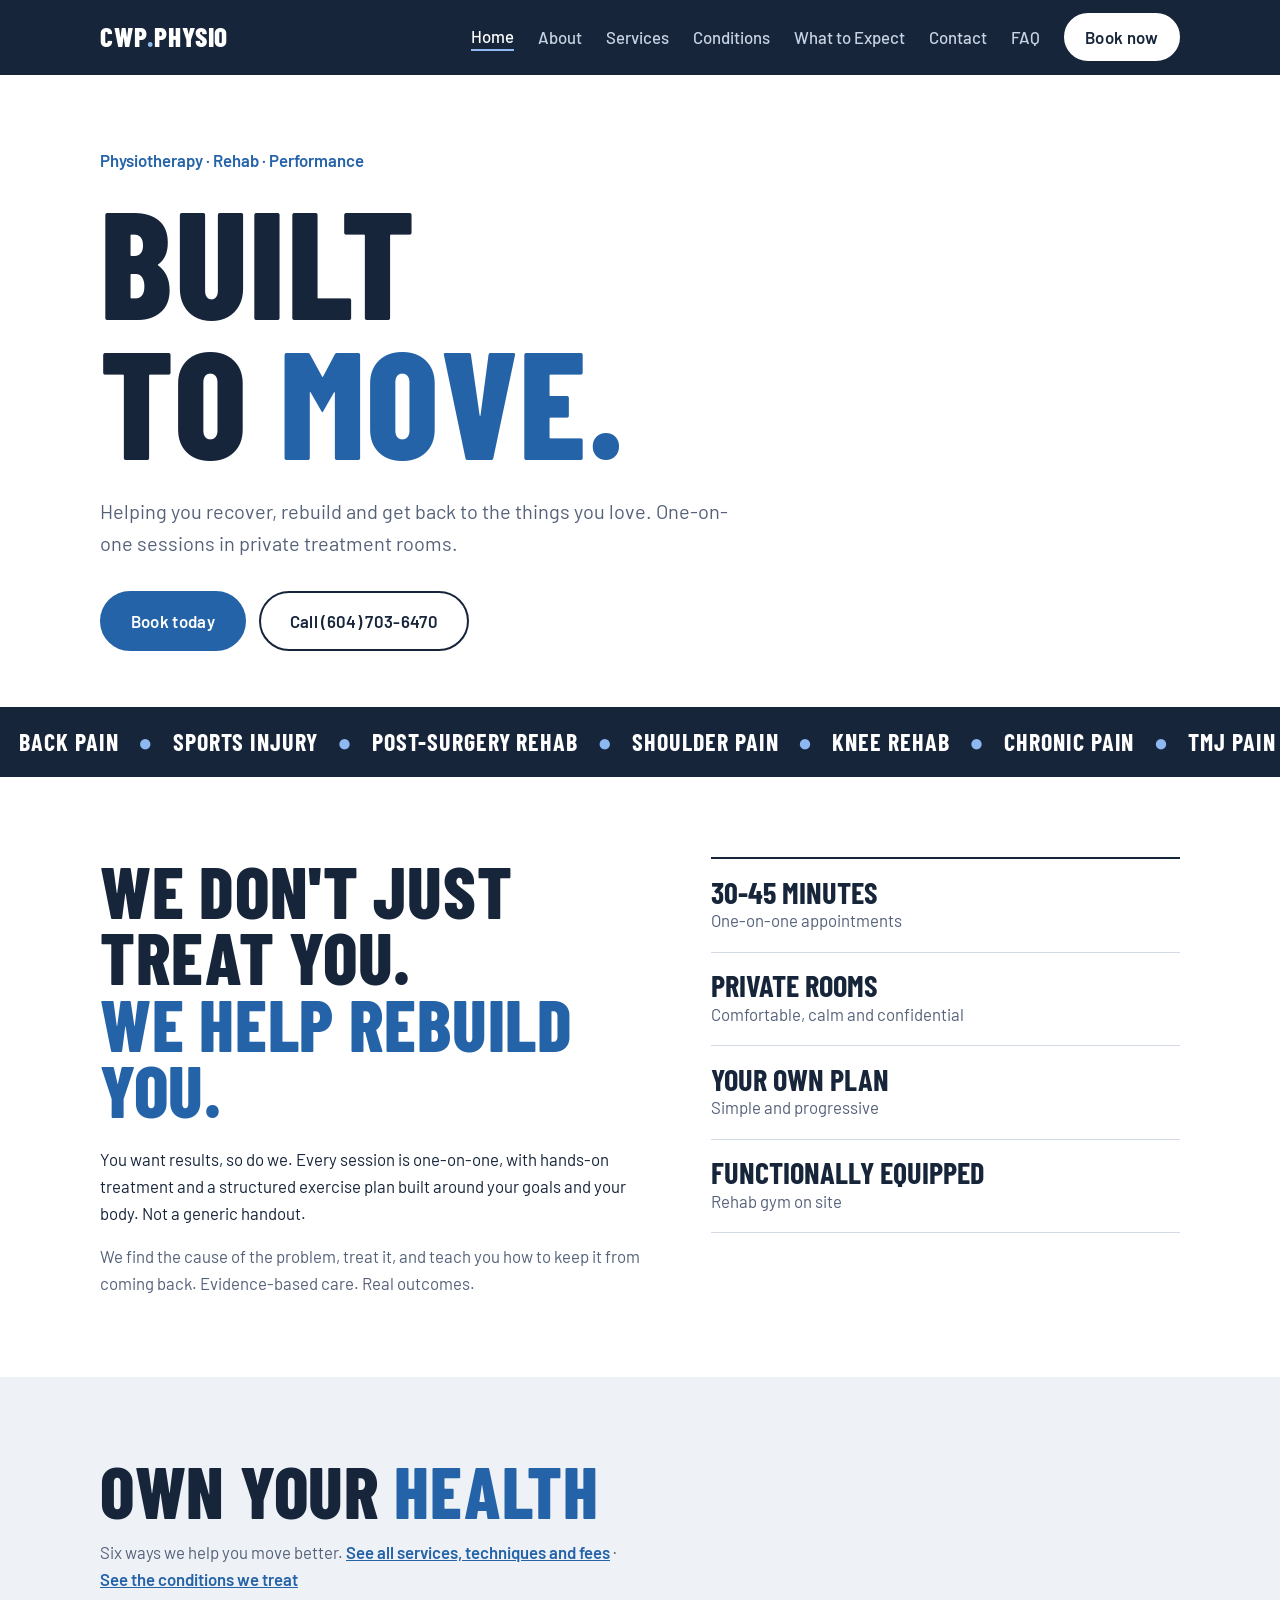
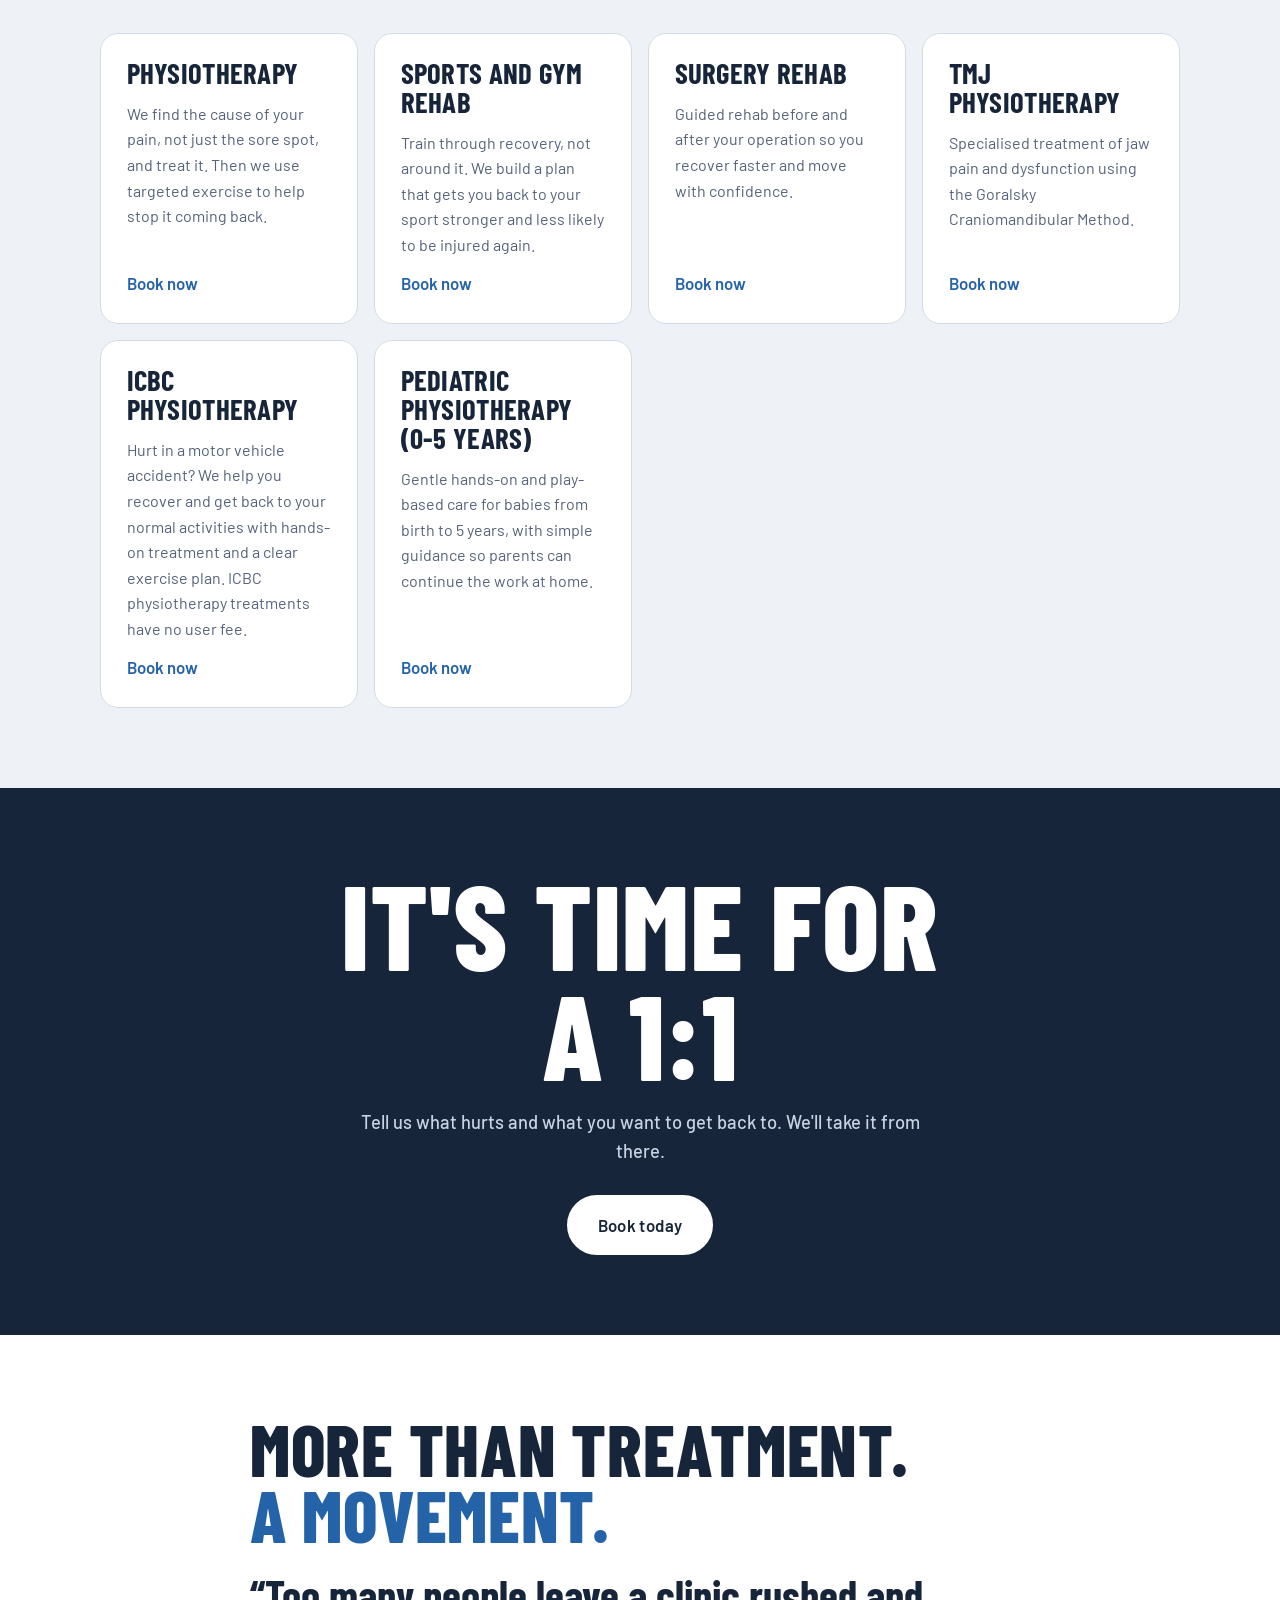
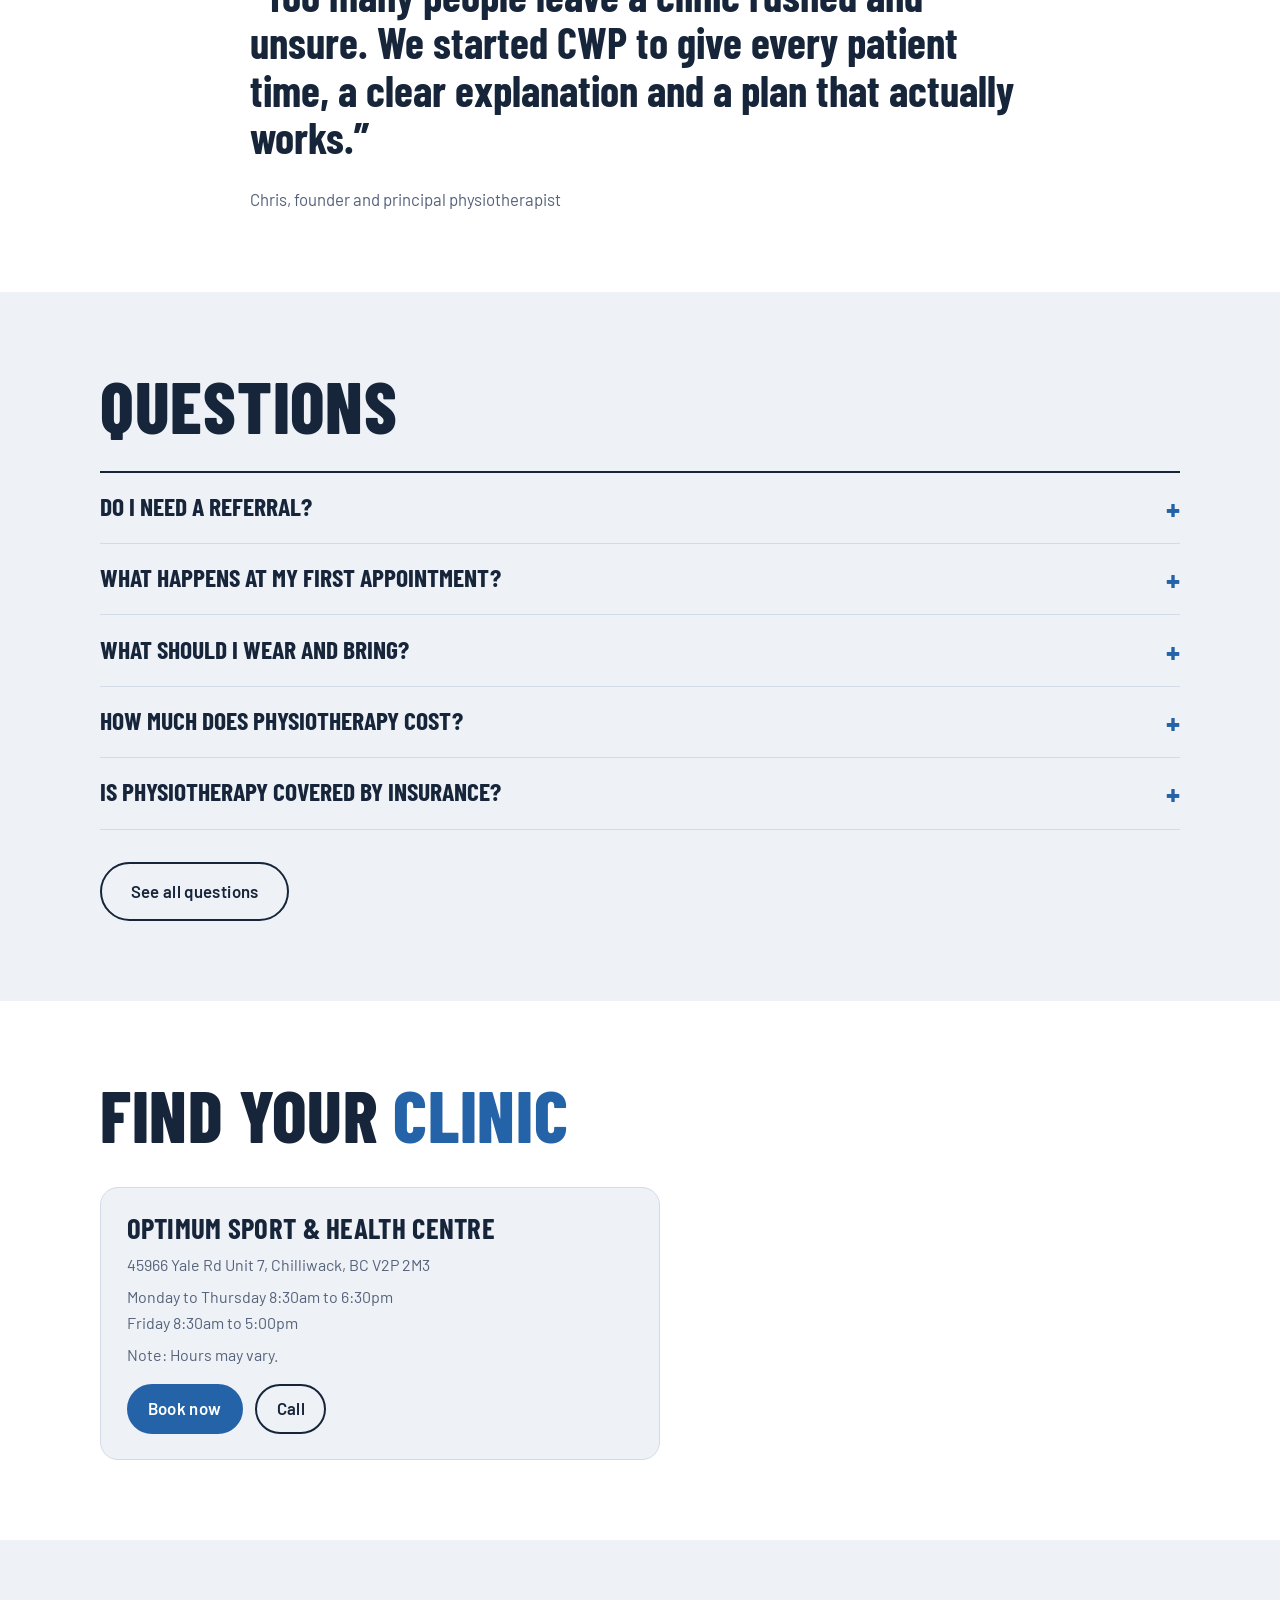
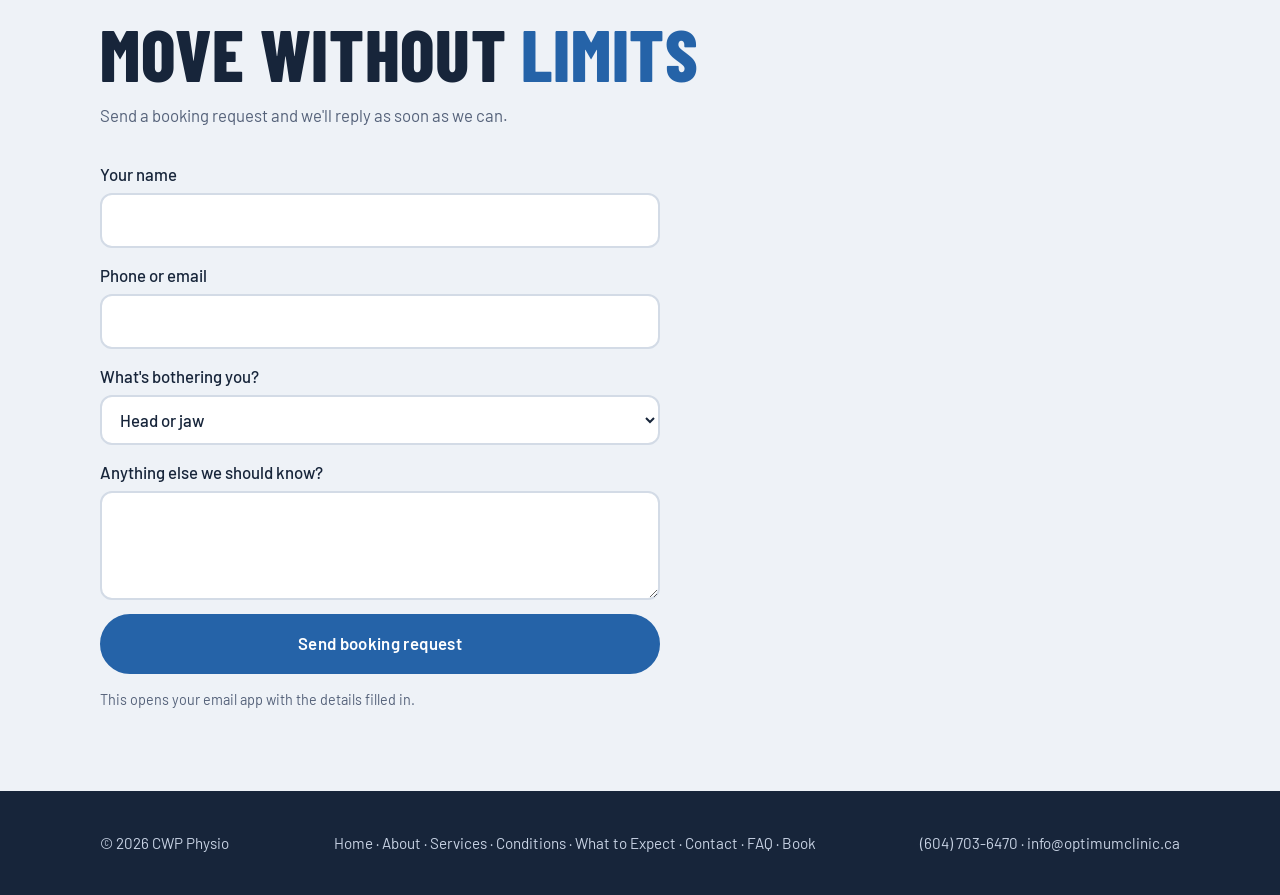
==== index.html @ ca70d48e "Add 'What to Expect' link to FAQ and footer Added a link to the 'What to Expect' page in the FAQ sec" ====
<!DOCTYPE html>
<html lang="en">
<head>
<meta charset="UTF-8">
<meta name="viewport" content="width=device-width, initial-scale=1">
<title>CWP Physio | Built to move</title>
<meta name="description" content="1-on-1 physiotherapy and rehab in private rooms. Book your assessment with CWP Physio.">
<link rel="preconnect" href="https://fonts.googleapis.com">
<link rel="preconnect" href="https://fonts.gstatic.com" crossorigin>
<link href="https://fonts.googleapis.com/css2?family=Barlow+Condensed:wght@700;800&family=Barlow:wght@400;500;600&display=swap" rel="stylesheet">
<link rel="stylesheet" href="styles.css">
<script src="menu.js" defer></script>
</head>
<body>
<header>
  <div class="wrap">
    <a class="logo" href="#top">CWP<span class="hot">.</span>Physio</a>
    <nav aria-label="Main">
      <a href="index.html#top" aria-current="page">Home</a>
      <a href="about.html">About</a>
      <a href="services.html">Services</a>
      <a href="conditions.html">Conditions</a>
      <a href="what-to-expect.html">What to Expect</a>
      <a href="locations.html">Contact</a>
      <a href="faq.html">FAQ</a>
      <a class="btn" href="https://optimumclinic.janeapp.com/#/staff_member/48" target="_blank" rel="noopener">Book now</a>
    </nav>
  </div>
</header>

<main id="top">
<div class="hero">
  <div class="wrap">
    <p class="tag">Physiotherapy &middot; Rehab &middot; Performance</p>
    <h1>Built<br>to <span class="hot">move.</span></h1>
    <p class="lead">Helping you recover, rebuild and get back to the things you love. One-on-one sessions in private treatment rooms.</p>
    <div class="cta">
      <a class="btn" href="https://optimumclinic.janeapp.com/#/staff_member/48" target="_blank" rel="noopener">Book today</a>
      <a class="btn ghost" href="tel:+16047036470">Call (604) 703-6470</a>
    </div>
  </div>
</div>

<div class="ticker" aria-hidden="true">
  <div>
    <span>Back pain</span><i>&#9679;</i><span>Sports injury</span><i>&#9679;</i><span>Post-surgery rehab</span><i>&#9679;</i><span>Shoulder pain</span><i>&#9679;</i><span>Knee rehab</span><i>&#9679;</i><span>Chronic pain</span><i>&#9679;</i><span>TMJ pain</span><i>&#9679;</i><span>Car accident injuries</span><i>&#9679;</i>
    <span>Back pain</span><i>&#9679;</i><span>Sports injury</span><i>&#9679;</i><span>Post-surgery rehab</span><i>&#9679;</i><span>Shoulder pain</span><i>&#9679;</i><span>Knee rehab</span><i>&#9679;</i><span>Chronic pain</span><i>&#9679;</i><span>TMJ pain</span><i>&#9679;</i><span>Car accident injuries</span><i>&#9679;</i>
  </div>
</div>

<section>
  <div class="wrap intro">
    <div>
      <h2>We don't just treat you.<br><span class="hot">We help rebuild you.</span></h2>
      <p style="margin-top:1.5rem">You want results, so do we. Every session is one-on-one, with hands-on treatment and a structured exercise plan built around your goals and your body. Not a generic handout.</p>
      <p>We find the cause of the problem, treat it, and teach you how to keep it from coming back. Evidence-based care. Real outcomes.</p>
    </div>
    <div class="proof">
      <div><strong>30-45 minutes</strong><span>One-on-one appointments</span></div>
      <div><strong>Private rooms</strong><span>Comfortable, calm and confidential</span></div>
      <div><strong>Your own plan</strong><span>Simple and progressive</span></div>
      <div><strong>Functionally equipped</strong><span>Rehab gym on site</span></div>
    </div>
  </div>
</section>

<section id="services" style="background:var(--bg2)">
  <div class="wrap">
    <h2>Own your <span class="hot">health</span></h2>
    <p style="color:var(--mute);margin-top:1rem">Six ways we help you move better. <a href="services.html" style="color:var(--hot);font-weight:600">See all services, techniques and fees</a> &middot; <a href="conditions.html" style="color:var(--hot);font-weight:600">See the conditions we treat</a></p>
    <div class="tiles">
      <div class="tile" style="background:var(--bg)"><h3>Physiotherapy</h3><p>We find the cause of your pain, not just the sore spot, and treat it. Then we use targeted exercise to help stop it coming back.</p><a href="https://optimumclinic.janeapp.com/#/staff_member/48" target="_blank" rel="noopener">Book now</a></div>
      <div class="tile" style="background:var(--bg)"><h3>Sports and gym rehab</h3><p>Train through recovery, not around it. We build a plan that gets you back to your sport stronger and less likely to be injured again.</p><a href="https://optimumclinic.janeapp.com/#/staff_member/48" target="_blank" rel="noopener">Book now</a></div>
      <div class="tile" style="background:var(--bg)"><h3>Surgery rehab</h3><p>Guided rehab before and after your operation so you recover faster and move with confidence.</p><a href="https://optimumclinic.janeapp.com/#/staff_member/48" target="_blank" rel="noopener">Book now</a></div>
      <div class="tile" style="background:var(--bg)"><h3>TMJ Physiotherapy</h3><p>Specialised treatment of jaw pain and dysfunction using the Goralsky Craniomandibular Method.</p><a href="https://optimumclinic.janeapp.com/#/staff_member/48" target="_blank" rel="noopener">Book now</a></div>
      <div class="tile" style="background:var(--bg)"><h3>ICBC Physiotherapy</h3><p>Hurt in a motor vehicle accident? We help you recover and get back to your normal activities with hands-on treatment and a clear exercise plan. ICBC physiotherapy treatments have no user fee.</p><a href="https://optimumclinic.janeapp.com/#/staff_member/48" target="_blank" rel="noopener">Book now</a></div>
      <div class="tile" style="background:var(--bg)"><h3>Pediatric Physiotherapy (0-5 years)</h3><p>Gentle hands-on and play-based care for babies from birth to 5 years, with simple guidance so parents can continue the work at home.</p><a href="https://optimumclinic.janeapp.com/#/staff_member/48" target="_blank" rel="noopener">Book now</a></div>
    </div>
  </div>
</section>

<div class="band">
  <div class="wrap">
    <h2>It's time for<br>a 1:1</h2>
    <p>Tell us what hurts and what you want to get back to. We'll take it from there.</p>
    <a class="btn" href="https://optimumclinic.janeapp.com/#/staff_member/48" target="_blank" rel="noopener">Book today</a>
  </div>
</div>

<section id="story">
  <div class="wrap quote">
    <h2>More than treatment.<br><span class="hot">A movement.</span></h2>
    <blockquote>&ldquo;Too many people leave a clinic rushed and unsure. We started CWP to give every patient time, a clear explanation and a plan that actually works.&rdquo;</blockquote>
    <cite>Chris, founder and principal physiotherapist</cite>
  </div>
</section>

<section id="faq" class="faq" style="background:var(--bg2)">
  <div class="wrap">
    <h2>Questions</h2>
    <div style="margin-top:2rem;border-top:2px solid var(--bone)">
      <details><summary>Do I need a referral?</summary><p>No. You can book directly with us. If you are claiming through insurance, check with your provider first in case they have their own requirements.</p></details>
      <details><summary>What happens at my first appointment?</summary><p>We talk through your history, examine how you move, explain what we find, start treatment and give you your first exercises. Your first visit is usually 30 to 45 minutes, or 60 minutes for TMJ physiotherapy. See more on our <a href="what-to-expect.html" style="color:var(--hot)">What to Expect page</a>.</p></details>
      <details><summary>What should I wear and bring?</summary><p>Wear comfortable clothing that lets us see and move the sore area, such as shorts or a loose top. Bring any scans or reports you have, and your insurance or claim details if they apply.</p></details>
      <details><summary>How much does physiotherapy cost?</summary><p>It varies by service, such as physiotherapy, TMJ physiotherapy, shockwave therapy, ICBC and pediatric care. <a href="services.html#fees" style="color:var(--hot)">Click here to see our updated price guidelines</a> on the Services page, including visit lengths and what is covered.</p></details>
      <details><summary>Is physiotherapy covered by insurance?</summary><p>Many extended health plans cover physiotherapy, but coverage varies, so check your annual limit and what your plan requires. ICBC physiotherapy treatments have no user fee. We are unable to provide physiotherapy for WorkSafeBC claims. If you are unsure about billing, call us on (604) 703-6470 and we will help.</p></details>
    </div>
    <p style="margin-top:2rem"><a class="btn ghost" href="faq.html">See all questions</a></p>
  </div>
</section>

<section id="locations">
  <div class="wrap">
    <h2>Find your <span class="hot">clinic</span></h2>
    <div class="locs" style="grid-template-columns:minmax(0,560px)">
      <div class="loc"><h3>Optimum Sport &amp; Health Centre</h3><p>45966 Yale Rd Unit 7, Chilliwack, BC V2P 2M3</p><p>Monday to Thursday 8:30am to 6:30pm<br>Friday 8:30am to 5:00pm</p><p class="note">Note: Hours may vary.</p><div class="cta"><a class="btn" href="https://optimumclinic.janeapp.com/#/staff_member/48" target="_blank" rel="noopener">Book now</a><a class="btn ghost" href="tel:+16047036470">Call</a></div></div>
    </div>
  </div>
</section>

<section id="book" style="background:var(--bg2)">
  <div class="wrap">
    <h2>Move without <span class="hot">limits</span></h2>
    <p style="color:var(--mute);margin-top:1rem">Send a booking request and we'll reply as soon as we can.</p>
    <form id="bookform">
      <label>Your name<input name="name" required autocomplete="name"></label>
      <label>Phone or email<input name="contact" required></label>
      <label>What's bothering you?
        <select name="area"><option>Head or jaw</option><option>Neck, mid back, low back</option><option>Shoulder, forearm, or hand</option><option>Hip</option><option>Knee</option><option>Foot or ankle</option><option>After surgery</option><option>After motor vehicle accident</option><option>Something Else? Detail below</option></select>
      </label>
      <label>Anything else we should know?<textarea name="msg" rows="3"></textarea></label>
      <button class="btn" type="submit">Send booking request</button>
      <p class="note">This opens your email app with the details filled in.</p>
    </form>
  </div>
</section>
</main>

<footer class="site">
  <div class="wrap">
    <span>&copy; 2026 CWP Physio</span>
    <span><a href="index.html#top">Home</a> &middot; <a href="about.html">About</a> &middot; <a href="services.html">Services</a> &middot; <a href="conditions.html">Conditions</a> &middot; <a href="what-to-expect.html">What to Expect</a> &middot; <a href="locations.html">Contact</a> &middot; <a href="faq.html">FAQ</a> &middot; <a href="book.html">Book</a></span>
    <span><a href="tel:+16047036470">(604) 703-6470</a> &middot; <a href="mailto:info@optimumclinic.ca">info@optimumclinic.ca</a></span>
  </div>
</footer>

<script>
document.getElementById("bookform").addEventListener("submit",function(e){
  e.preventDefault();
  var f=new FormData(e.target);
  var body="Name: "+f.get("name")+"\nContact: "+f.get("contact")+"\nArea: "+f.get("area")+"\n\n"+f.get("msg");
  location.href="mailto:info@optimumclinic.ca?subject="+encodeURIComponent("Booking request")+"&body="+encodeURIComponent(body);
});
</script>
</body>
</html>
---- styles.css ----
:root{--bg:#FFFFFF;--bg2:#EEF2F7;--bone:#17253A;--mute:#55627A;--hot:#2563A8;--line:#D3DBE6;--navy:#17253A;--onnavy:#C7D2E3;--sky:#8DB8F0;
--head:"Barlow Condensed","Arial Narrow",Impact,sans-serif;--body:"Barlow","Segoe UI",Arial,sans-serif}
*{box-sizing:border-box;margin:0}
html{scroll-behavior:smooth}
body{background:var(--bg);color:var(--bone);font-family:var(--body);font-size:1.05rem;line-height:1.6}
a{color:inherit}
:focus-visible{outline:3px solid var(--hot);outline-offset:3px}
header :focus-visible,footer.site :focus-visible,.band :focus-visible,.pagehead :focus-visible,.ticker :focus-visible{outline-color:#fff}
.wrap{max-width:1120px;margin:0 auto;padding:0 1.25rem}
h1,h2,h3{font-family:var(--head);text-transform:uppercase;line-height:.92;letter-spacing:.01em}
h1{font-size:clamp(3.6rem,15vw,9.5rem);font-weight:800}
h2{font-size:clamp(2.4rem,7vw,4.5rem);font-weight:800}
h3{font-size:1.8rem;font-weight:700;line-height:1}
p{max-width:60ch}
.hot{color:var(--hot)}
.btn{display:inline-block;background:var(--hot);color:#fff;font-weight:600;text-decoration:none;padding:.9rem 1.8rem;border-radius:999px;border:2px solid var(--hot);font:inherit;font-weight:600;cursor:pointer;letter-spacing:.02em}
.btn:hover{background:#1D4F85;border-color:#1D4F85}
.btn.ghost{background:transparent;border-color:var(--bone);color:var(--bone)}
.btn.ghost:hover{background:var(--bone);color:var(--bg)}

header{position:sticky;top:0;z-index:5;background:var(--navy);border-bottom:1px solid var(--navy);padding-top:env(safe-area-inset-top,0)}
header .wrap{display:flex;justify-content:space-between;align-items:center;padding-top:.8rem;padding-bottom:.8rem;gap:1rem}
.logo{font-family:var(--head);font-weight:800;font-size:1.7rem;text-transform:uppercase;text-decoration:none;letter-spacing:.03em;color:#fff}
.logo .hot{color:var(--sky)}
nav{display:flex;gap:1.5rem;align-items:center}
nav a:not(.btn){text-decoration:none;font-weight:500;color:var(--onnavy)}
nav a:not(.btn):hover{color:#fff}
nav .btn{padding:.55rem 1.2rem;background:#fff;color:var(--navy);border-color:#fff}
nav .btn:hover{background:#E3ECFA;border-color:#E3ECFA}

.hero{padding:4.5rem 0 3.5rem}
.hero .tag{color:var(--hot);font-weight:600;margin-bottom:1rem}
.hero p.lead{font-size:1.25rem;color:var(--mute);margin:1.6rem 0 2rem}
.cta{display:flex;gap:.8rem;flex-wrap:wrap}

.ticker{overflow:hidden;background:var(--navy);color:#fff;padding:1rem 0;white-space:nowrap}
.ticker div{display:inline-block;animation:slide 40s linear infinite;font-family:var(--head);font-weight:700;font-size:1.5rem;text-transform:uppercase;letter-spacing:.04em}
.ticker span{margin:0 1.2rem}
.ticker i{color:var(--sky);font-style:normal}
@keyframes slide{to{transform:translateX(-50%)}}
@media(prefers-reduced-motion:reduce){.ticker div{animation:none}.ticker{overflow-x:auto}html{scroll-behavior:auto}}

section{padding:5rem 0}
.intro{display:grid;grid-template-columns:1.2fr 1fr;gap:3rem;align-items:start}
.intro p+p{margin-top:1rem;color:var(--mute)}
.proof{display:grid;gap:0;border-top:2px solid var(--bone)}
.proof div{padding:1.1rem 0;border-bottom:1px solid var(--line)}
.proof strong{display:block;font-family:var(--head);font-size:1.9rem;text-transform:uppercase;line-height:1}
.proof span{color:var(--mute)}
@media(max-width:800px){.intro{grid-template-columns:1fr}}

.tiles{display:grid;grid-template-columns:repeat(auto-fit,minmax(240px,1fr));gap:1rem;margin-top:2.5rem}
.tile{background:var(--bg2);border:1px solid var(--line);border-radius:18px;padding:1.6rem;display:flex;flex-direction:column;gap:.8rem;min-height:260px}
.tile p{color:var(--mute);flex:1;font-size:1rem}
.tile h3{overflow-wrap:break-word}
.tile a{font-weight:600;color:var(--hot);text-decoration:none}
.tile a:hover{text-decoration:underline}
.tile:hover{border-color:var(--hot)}

.band{background:var(--navy);color:#fff;text-align:center;padding:5rem 0}
.band h2{font-size:clamp(3rem,11vw,7.5rem)}
.band p{margin:1.2rem auto 1.8rem;font-weight:500;font-size:1.15rem;color:var(--onnavy)}
.band .btn{background:#fff;border-color:#fff;color:var(--navy)}
.band .btn:hover{background:#E3ECFA;border-color:#E3ECFA}

.quote{max-width:820px}
.quote blockquote{font-family:var(--head);font-weight:700;font-size:clamp(1.7rem,4.2vw,2.7rem);line-height:1.1;text-transform:none;margin:1.5rem 0}
.quote cite{font-style:normal;color:var(--mute)}

.faq details{border-bottom:1px solid var(--line)}
.faq summary{cursor:pointer;list-style:none;display:flex;justify-content:space-between;gap:1rem;padding:1.2rem 0;font-family:var(--head);font-weight:700;font-size:1.6rem;text-transform:uppercase;line-height:1.1}
.faq summary::-webkit-details-marker{display:none}
.faq summary::after{content:"+";color:var(--hot);font-size:2rem;line-height:1}
.faq details[open] summary::after{content:"\2212"}
.faq details p{color:var(--mute);padding-bottom:1.3rem}

.locs{display:grid;grid-template-columns:repeat(auto-fit,minmax(300px,1fr));gap:1rem;margin-top:2.5rem}
.loc{border:1px solid var(--line);border-radius:18px;padding:1.6rem;background:var(--bg2)}
.loc h3{margin-bottom:.6rem}
.loc p{color:var(--mute);font-size:1rem;margin-bottom:.4rem}
.loc .cta{margin-top:1rem}
.loc .btn{padding:.6rem 1.2rem}

form{display:grid;gap:.9rem;max-width:560px;margin-top:2rem}
label{display:grid;gap:.3rem;font-weight:500}
input,select,textarea{font:inherit;color:var(--bone);background:var(--bg);border:2px solid var(--line);border-radius:12px;padding:.75rem .9rem}
input:focus,select:focus,textarea:focus{border-color:var(--hot);outline:none}
.note{color:var(--mute);font-size:.9rem}

footer.site{background:var(--navy);color:var(--onnavy);padding:2.5rem 0;font-size:.95rem}
footer.site .wrap{display:flex;flex-wrap:wrap;justify-content:space-between;gap:1rem}
footer.site a{text-decoration:none}
footer.site a:hover{color:#fff}

.pagehead{padding:4.5rem 0 3rem;background:var(--navy);color:#fff}
.pagehead h1{font-size:clamp(3rem,11vw,7rem)}
.pagehead p{color:var(--onnavy);font-size:1.2rem;margin-top:1.2rem}
.split{display:grid;grid-template-columns:1fr 1.2fr;gap:3rem;padding:3rem 0;border-bottom:1px solid var(--line);align-items:start}
.split:last-of-type{border-bottom:0}
.split p{color:var(--mute);margin-top:.8rem}
.split ul{list-style:none;padding:0;display:grid;grid-template-columns:repeat(auto-fit,minmax(200px,1fr));gap:.5rem 1.5rem}
.split li{padding:.5rem 0;border-bottom:1px solid var(--line)}
@media(max-width:800px){.split{grid-template-columns:1fr;gap:1.2rem}}
.team{display:grid;grid-template-columns:repeat(auto-fit,minmax(220px,1fr));gap:1rem;margin-top:2.5rem}
.person .ph{aspect-ratio:4/5;border-radius:18px;background:var(--bg2);border:1px solid var(--line);display:grid;place-items:center;color:var(--mute);font-size:.9rem;margin-bottom:.8rem}
.person p{color:var(--mute);font-size:1rem}
.values{display:grid;grid-template-columns:repeat(auto-fit,minmax(240px,1fr));gap:1rem;margin-top:2.5rem}
.contactbox{display:grid;grid-template-columns:1fr 1fr;gap:3rem}
@media(max-width:800px){.contactbox{grid-template-columns:1fr}}
dl{display:grid;grid-template-columns:auto 1fr;gap:.5rem 1.2rem;margin-top:1.5rem}
dt{font-weight:600}dd{color:var(--mute)}
nav a[aria-current]{color:#fff!important;border-bottom:2px solid var(--sky)}

/* Mobile menu (menu.js adds the button and the has-menu class) */
.menu-btn{display:none}
@media(max-width:1000px){
  header.has-menu .menu-btn{display:inline-flex;align-items:center;gap:.6rem;background:transparent;color:#fff;border:2px solid rgba(255,255,255,.55);border-radius:999px;padding:.4rem 1rem;font:inherit;font-weight:600;cursor:pointer}
  header.has-menu .menu-btn:hover{background:rgba(255,255,255,.12)}
  header.has-menu nav{display:none;position:absolute;top:100%;left:0;right:0;flex-direction:column;align-items:stretch;gap:0;background:var(--navy);padding:.4rem 1.25rem 1.4rem;border-top:1px solid rgba(255,255,255,.18);box-shadow:0 14px 30px rgba(0,0,0,.28)}
  header.has-menu nav.open{display:flex}
  header.has-menu nav a:not(.btn){padding:.95rem 0;border-bottom:1px solid rgba(255,255,255,.14);font-size:1.15rem}
  header.has-menu nav .btn{margin-top:1.2rem;text-align:center;padding:.8rem 1.2rem}
}
@media(max-width:1000px){
  header:not(.has-menu) .wrap{flex-wrap:wrap}
  header:not(.has-menu) nav{flex-wrap:wrap;gap:.6rem 1.1rem}
}
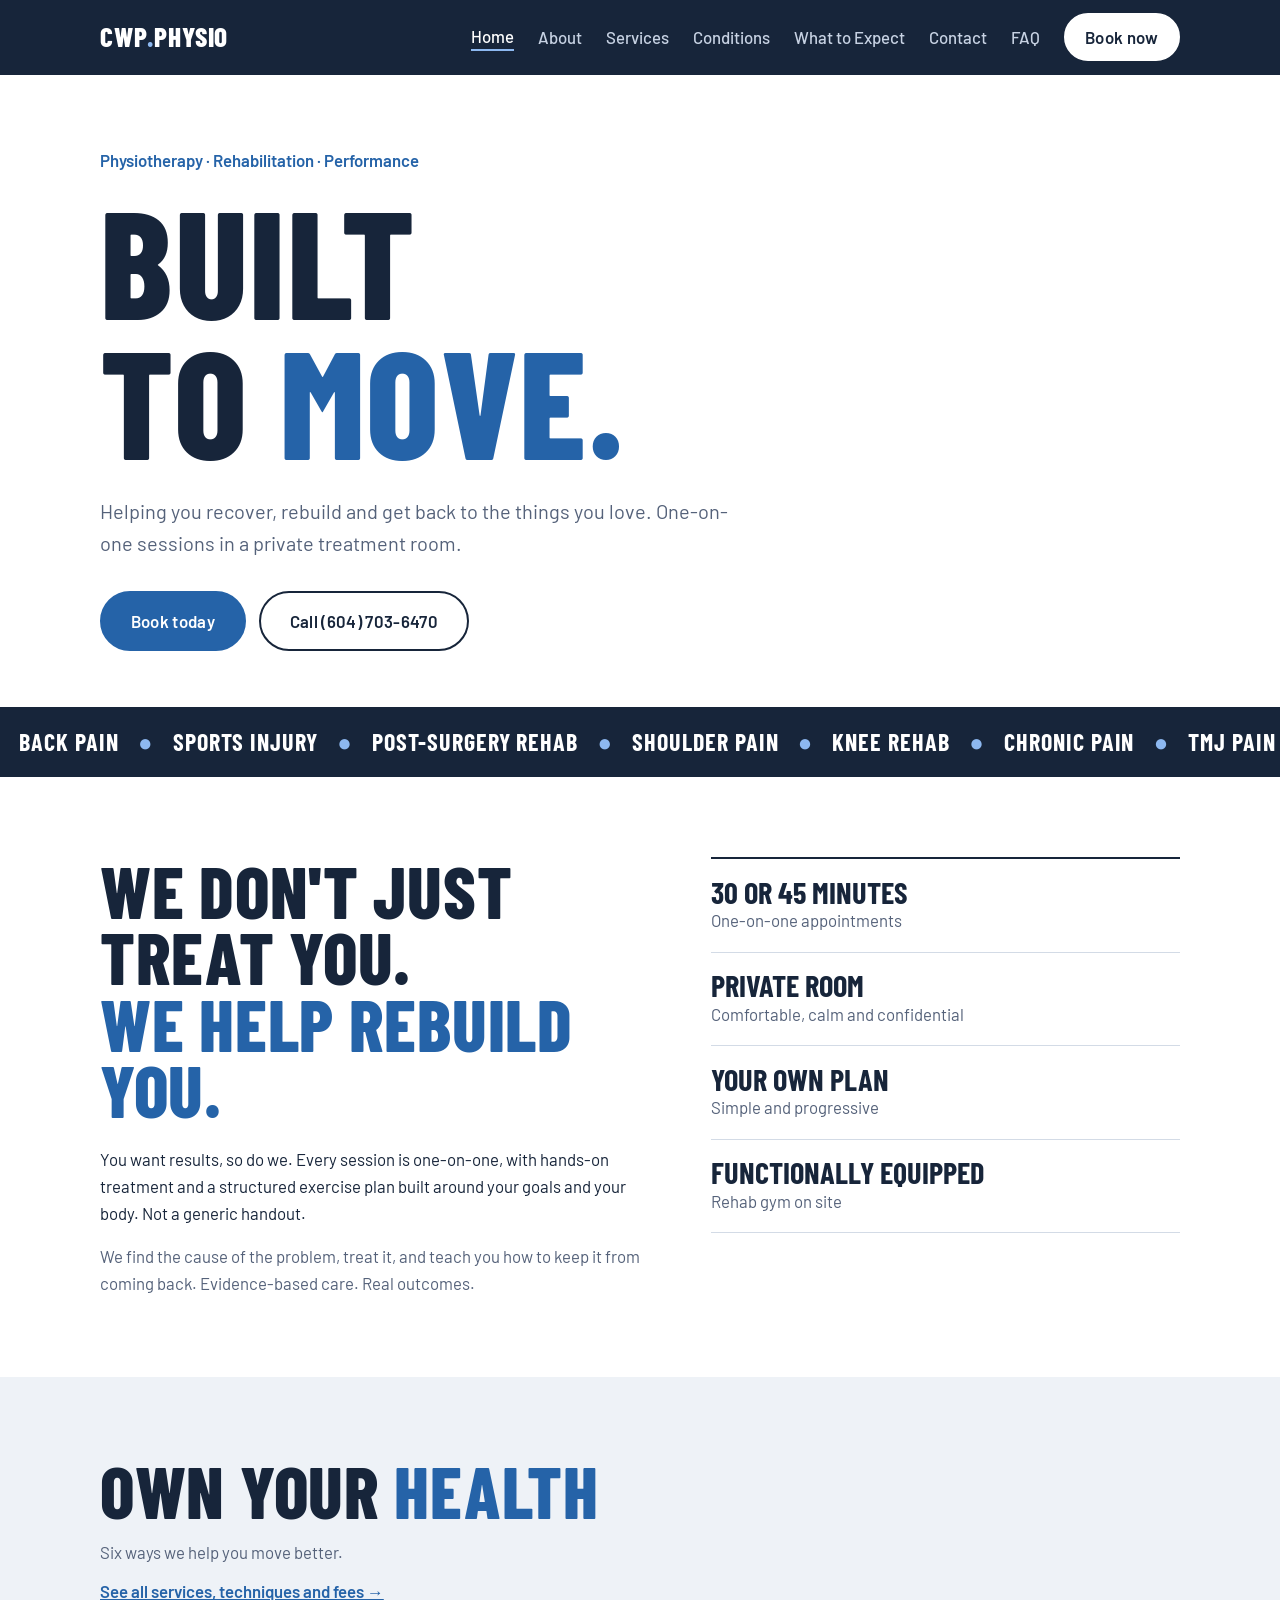
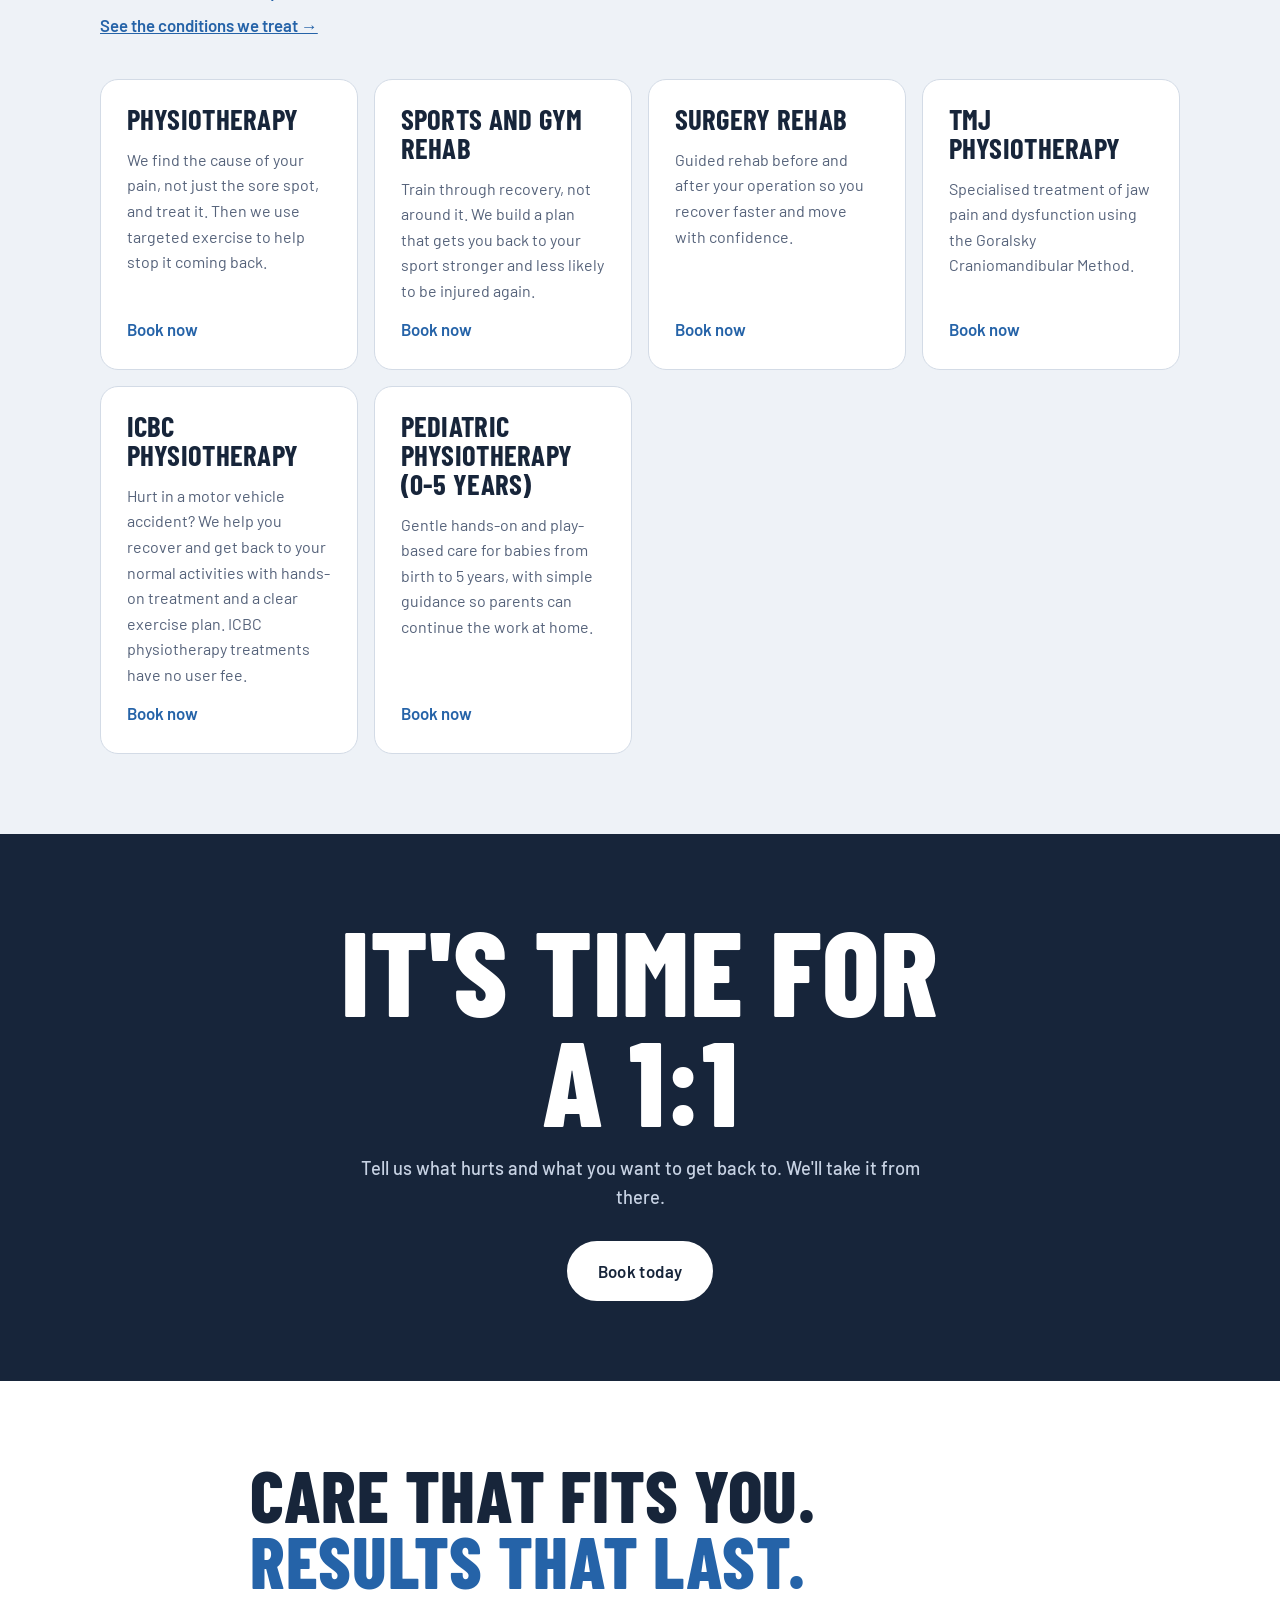
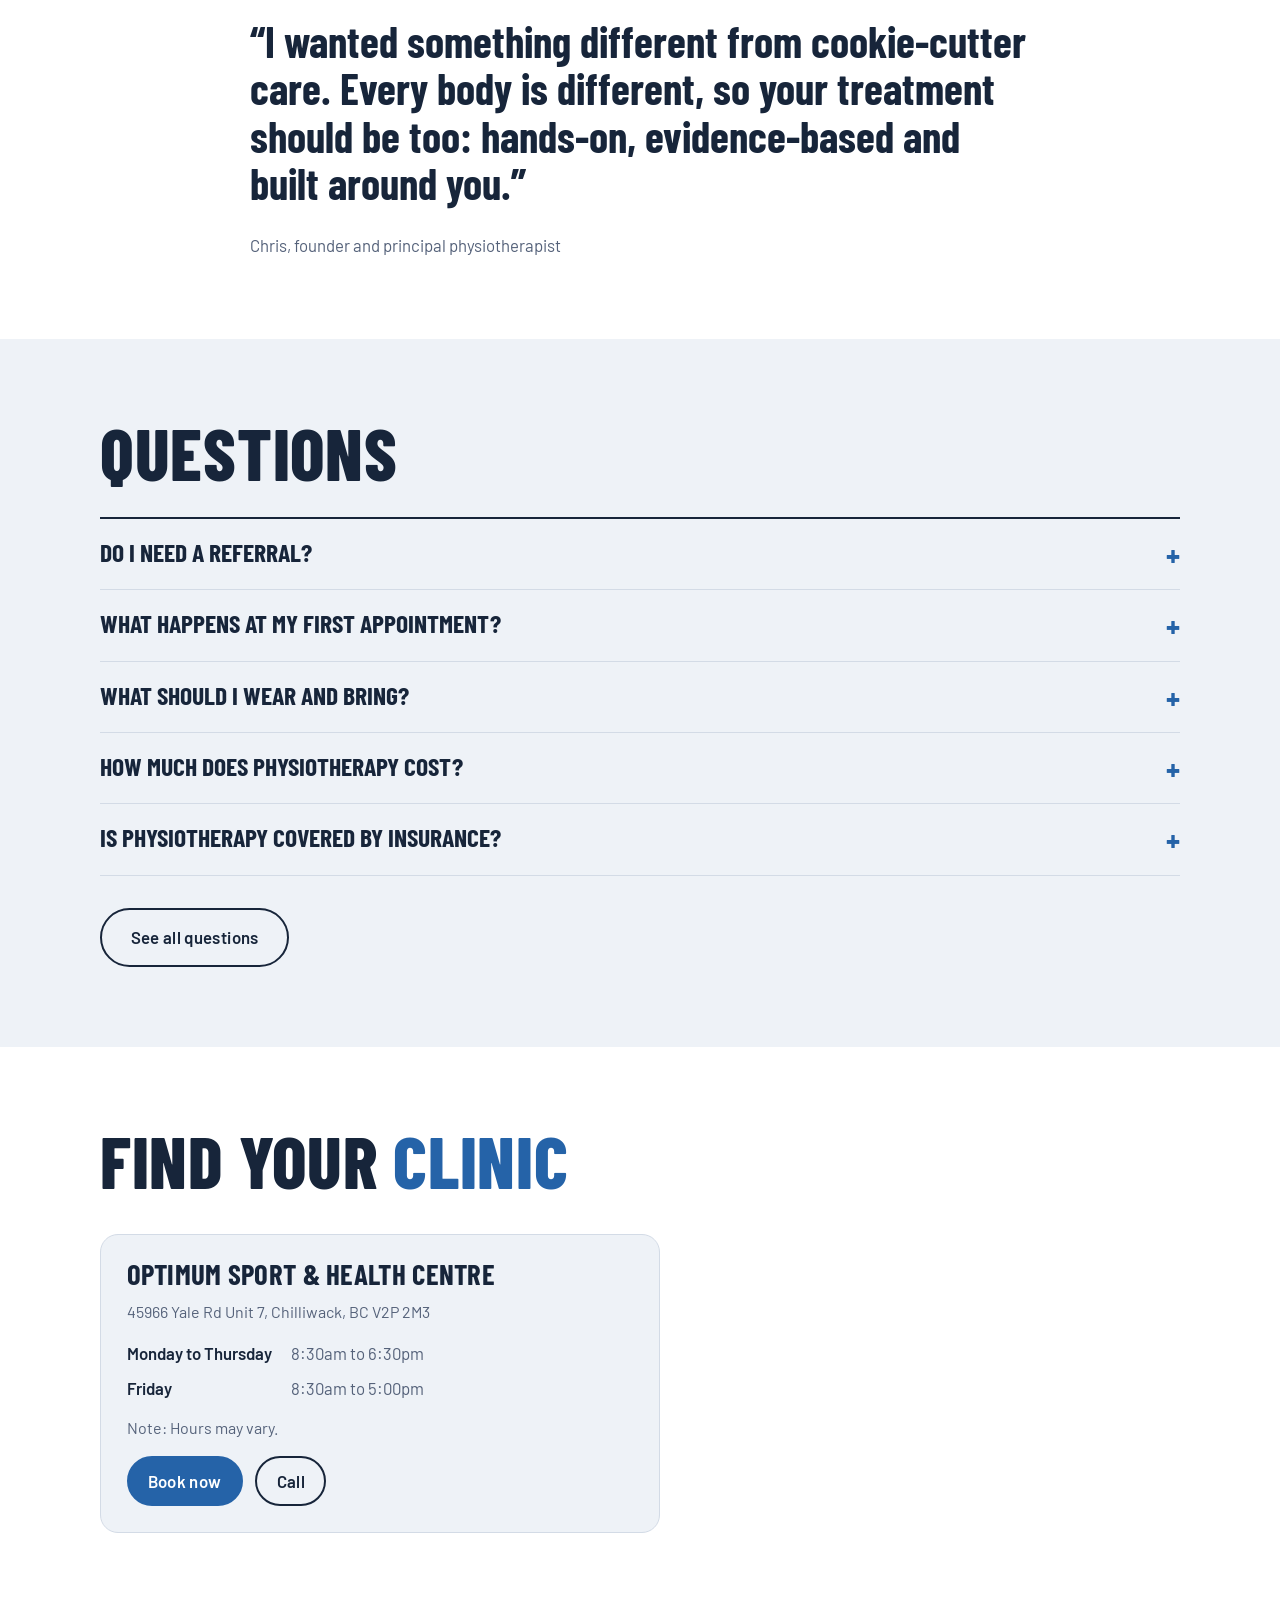
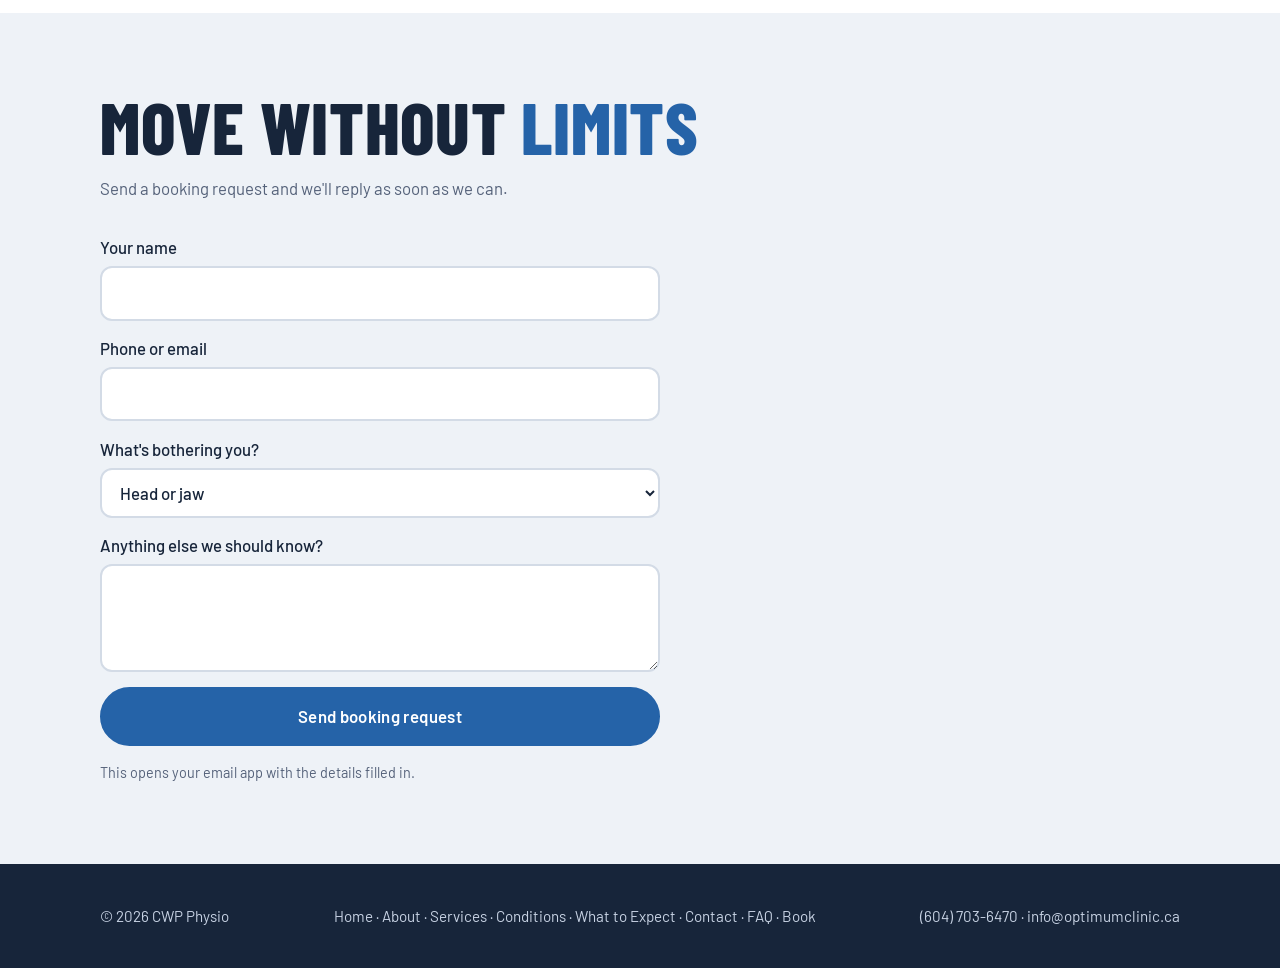
==== commit d02bea35: "Update description and text for clarity" ====
--- a/index.html
+++ b/index.html
@@ -4,7 +4,7 @@
 <meta charset="UTF-8">
 <meta name="viewport" content="width=device-width, initial-scale=1">
 <title>CWP Physio | Built to move</title>
-<meta name="description" content="1-on-1 physiotherapy and rehab in private rooms. Book your assessment with CWP Physio.">
+<meta name="description" content="1-on-1 physiotherapy and rehab in a private room. Book your assessment with CWP Physio.">
 <link rel="preconnect" href="https://fonts.googleapis.com">
 <link rel="preconnect" href="https://fonts.gstatic.com" crossorigin>
 <link href="https://fonts.googleapis.com/css2?family=Barlow+Condensed:wght@700;800&family=Barlow:wght@400;500;600&display=swap" rel="stylesheet">
@@ -31,9 +31,9 @@
 <main id="top">
 <div class="hero">
   <div class="wrap">
-    <p class="tag">Physiotherapy &middot; Rehab &middot; Performance</p>
+    <p class="tag">Physiotherapy &middot; Rehabilitation &middot; Performance</p>
     <h1>Built<br>to <span class="hot">move.</span></h1>
-    <p class="lead">Helping you recover, rebuild and get back to the things you love. One-on-one sessions in private treatment rooms.</p>
+    <p class="lead">Helping you recover, rebuild and get back to the things you love. One-on-one sessions in a private treatment room.</p>
     <div class="cta">
       <a class="btn" href="https://optimumclinic.janeapp.com/#/staff_member/48" target="_blank" rel="noopener">Book today</a>
       <a class="btn ghost" href="tel:+16047036470">Call (604) 703-6470</a>
@@ -56,8 +56,8 @@
       <p>We find the cause of the problem, treat it, and teach you how to keep it from coming back. Evidence-based care. Real outcomes.</p>
     </div>
     <div class="proof">
-      <div><strong>30-45 minutes</strong><span>One-on-one appointments</span></div>
-      <div><strong>Private rooms</strong><span>Comfortable, calm and confidential</span></div>
+      <div><strong>30 or 45 minutes</strong><span>One-on-one appointments</span></div>
+      <div><strong>Private Room</strong><span>Comfortable, calm and confidential</span></div>
       <div><strong>Your own plan</strong><span>Simple and progressive</span></div>
       <div><strong>Functionally equipped</strong><span>Rehab gym on site</span></div>
     </div>
@@ -67,7 +67,9 @@
 <section id="services" style="background:var(--bg2)">
   <div class="wrap">
     <h2>Own your <span class="hot">health</span></h2>
-    <p style="color:var(--mute);margin-top:1rem">Six ways we help you move better. <a href="services.html" style="color:var(--hot);font-weight:600">See all services, techniques and fees</a> &middot; <a href="conditions.html" style="color:var(--hot);font-weight:600">See the conditions we treat</a></p>
+    <p style="color:var(--mute);margin-top:1rem">Six ways we help you move better.</p>
+    <p style="margin-top:.8rem"><a href="services.html" style="color:var(--hot);font-weight:600">See all services, techniques and fees &rarr;</a></p>
+    <p style="margin-top:.4rem"><a href="conditions.html" style="color:var(--hot);font-weight:600">See the conditions we treat &rarr;</a></p>
     <div class="tiles">
       <div class="tile" style="background:var(--bg)"><h3>Physiotherapy</h3><p>We find the cause of your pain, not just the sore spot, and treat it. Then we use targeted exercise to help stop it coming back.</p><a href="https://optimumclinic.janeapp.com/#/staff_member/48" target="_blank" rel="noopener">Book now</a></div>
       <div class="tile" style="background:var(--bg)"><h3>Sports and gym rehab</h3><p>Train through recovery, not around it. We build a plan that gets you back to your sport stronger and less likely to be injured again.</p><a href="https://optimumclinic.janeapp.com/#/staff_member/48" target="_blank" rel="noopener">Book now</a></div>
@@ -89,8 +91,8 @@
 
 <section id="story">
   <div class="wrap quote">
-    <h2>More than treatment.<br><span class="hot">A movement.</span></h2>
-    <blockquote>&ldquo;Too many people leave a clinic rushed and unsure. We started CWP to give every patient time, a clear explanation and a plan that actually works.&rdquo;</blockquote>
+    <h2>Care that fits you.<br><span class="hot">Results that last.</span></h2>
+    <blockquote>&ldquo;I wanted something different from cookie-cutter care. Every body is different, so your treatment should be too: hands-on, evidence-based and built around you.&rdquo;</blockquote>
     <cite>Chris, founder and principal physiotherapist</cite>
   </div>
 </section>
@@ -100,7 +102,7 @@
     <h2>Questions</h2>
     <div style="margin-top:2rem;border-top:2px solid var(--bone)">
       <details><summary>Do I need a referral?</summary><p>No. You can book directly with us. If you are claiming through insurance, check with your provider first in case they have their own requirements.</p></details>
-      <details><summary>What happens at my first appointment?</summary><p>We talk through your history, examine how you move, explain what we find, start treatment and give you your first exercises. Your first visit is usually 30 to 45 minutes, or 60 minutes for TMJ physiotherapy. See more on our <a href="what-to-expect.html" style="color:var(--hot)">What to Expect page</a>.</p></details>
+      <details><summary>What happens at my first appointment?</summary><p>We talk through your history, examine how you move, explain what we find, start treatment and give you your first exercises. Your first visit is usually 30 or 45 minutes, or 60 minutes for TMJ physiotherapy. See more on our <a href="what-to-expect.html" style="color:var(--hot)">What to Expect page</a>.</p></details>
       <details><summary>What should I wear and bring?</summary><p>Wear comfortable clothing that lets us see and move the sore area, such as shorts or a loose top. Bring any scans or reports you have, and your insurance or claim details if they apply.</p></details>
       <details><summary>How much does physiotherapy cost?</summary><p>It varies by service, such as physiotherapy, TMJ physiotherapy, shockwave therapy, ICBC and pediatric care. <a href="services.html#fees" style="color:var(--hot)">Click here to see our updated price guidelines</a> on the Services page, including visit lengths and what is covered.</p></details>
       <details><summary>Is physiotherapy covered by insurance?</summary><p>Many extended health plans cover physiotherapy, but coverage varies, so check your annual limit and what your plan requires. ICBC physiotherapy treatments have no user fee. We are unable to provide physiotherapy for WorkSafeBC claims. If you are unsure about billing, call us on (604) 703-6470 and we will help.</p></details>
@@ -113,7 +115,7 @@
   <div class="wrap">
     <h2>Find your <span class="hot">clinic</span></h2>
     <div class="locs" style="grid-template-columns:minmax(0,560px)">
-      <div class="loc"><h3>Optimum Sport &amp; Health Centre</h3><p>45966 Yale Rd Unit 7, Chilliwack, BC V2P 2M3</p><p>Monday to Thursday 8:30am to 6:30pm<br>Friday 8:30am to 5:00pm</p><p class="note">Note: Hours may vary.</p><div class="cta"><a class="btn" href="https://optimumclinic.janeapp.com/#/staff_member/48" target="_blank" rel="noopener">Book now</a><a class="btn ghost" href="tel:+16047036470">Call</a></div></div>
+      <div class="loc"><h3>Optimum Sport &amp; Health Centre</h3><p>45966 Yale Rd Unit 7, Chilliwack, BC V2P 2M3</p><dl style="margin-top:1rem"><dt>Monday to Thursday</dt><dd>8:30am to 6:30pm</dd><dt>Friday</dt><dd>8:30am to 5:00pm</dd></dl><p class="note" style="margin-top:.8rem">Note: Hours may vary.</p><div class="cta"><a class="btn" href="https://optimumclinic.janeapp.com/#/staff_member/48" target="_blank" rel="noopener">Book now</a><a class="btn ghost" href="tel:+16047036470">Call</a></div></div>
     </div>
   </div>
 </section>
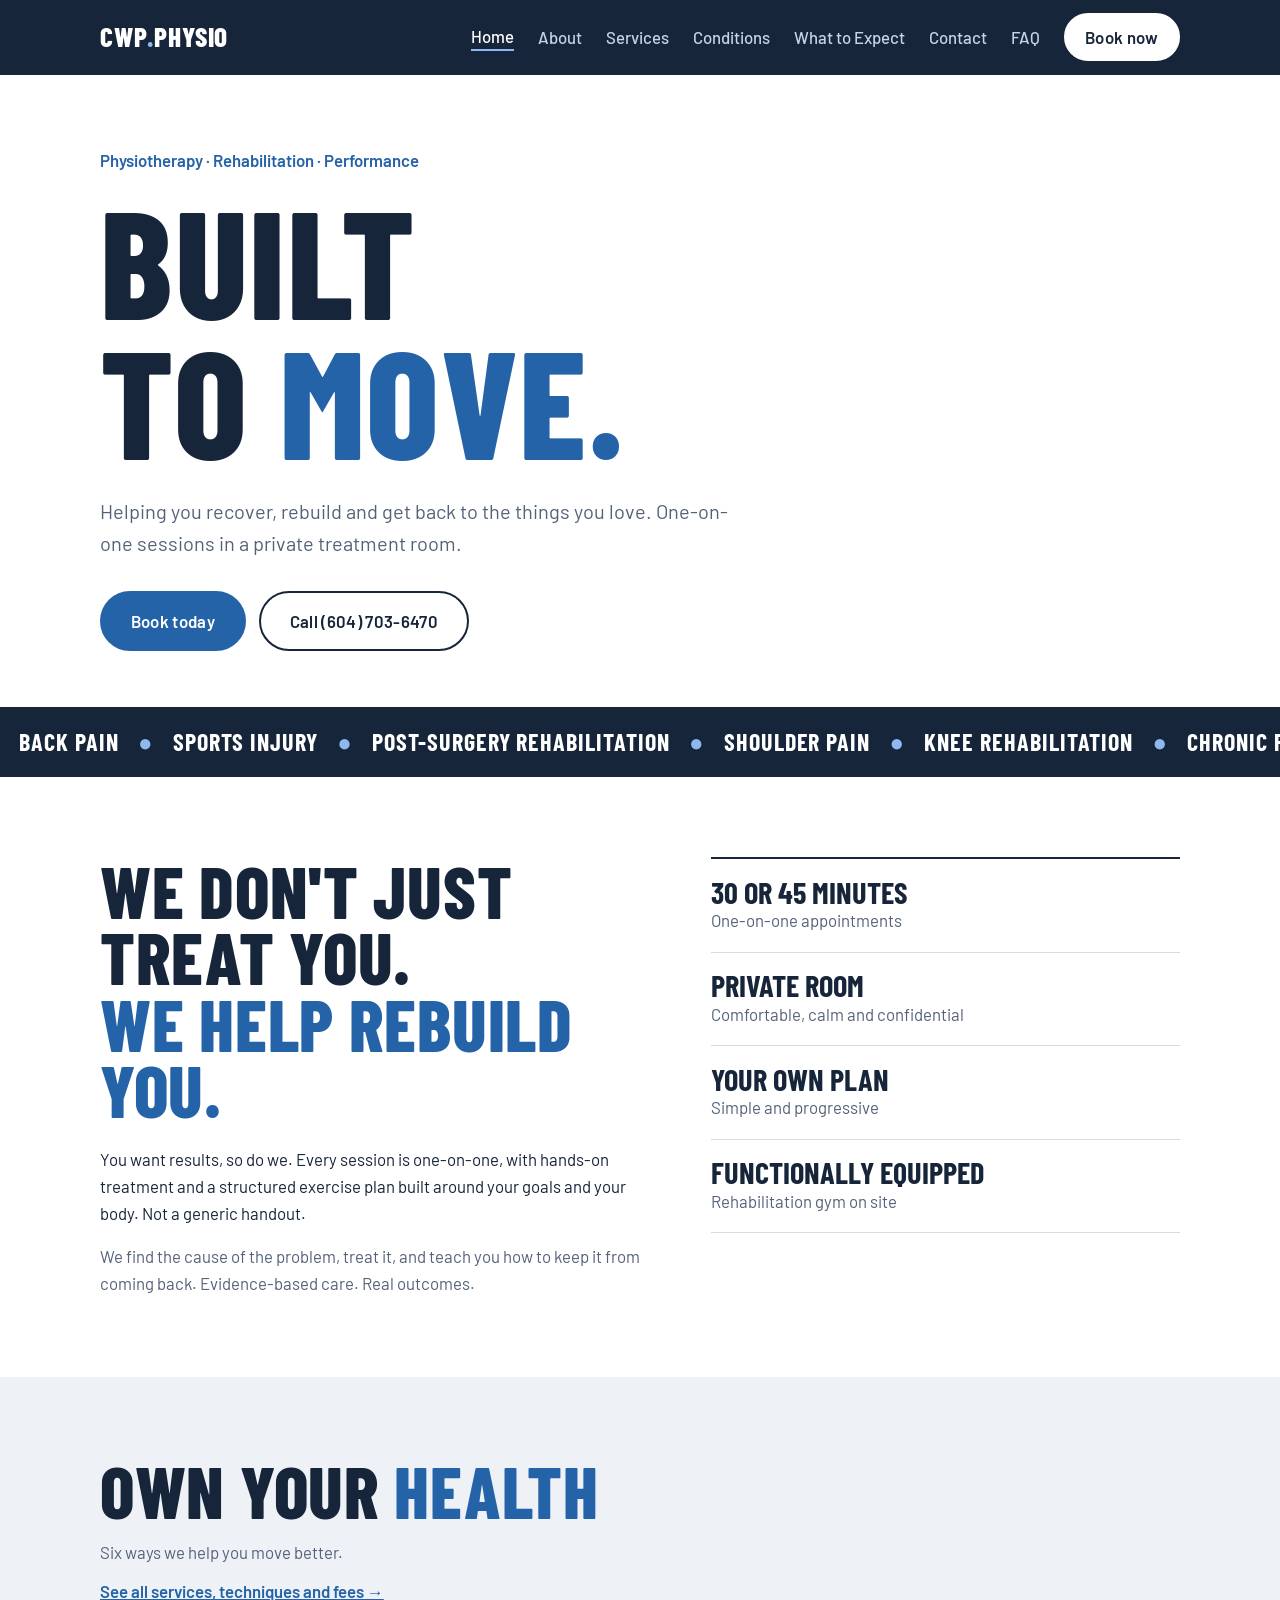
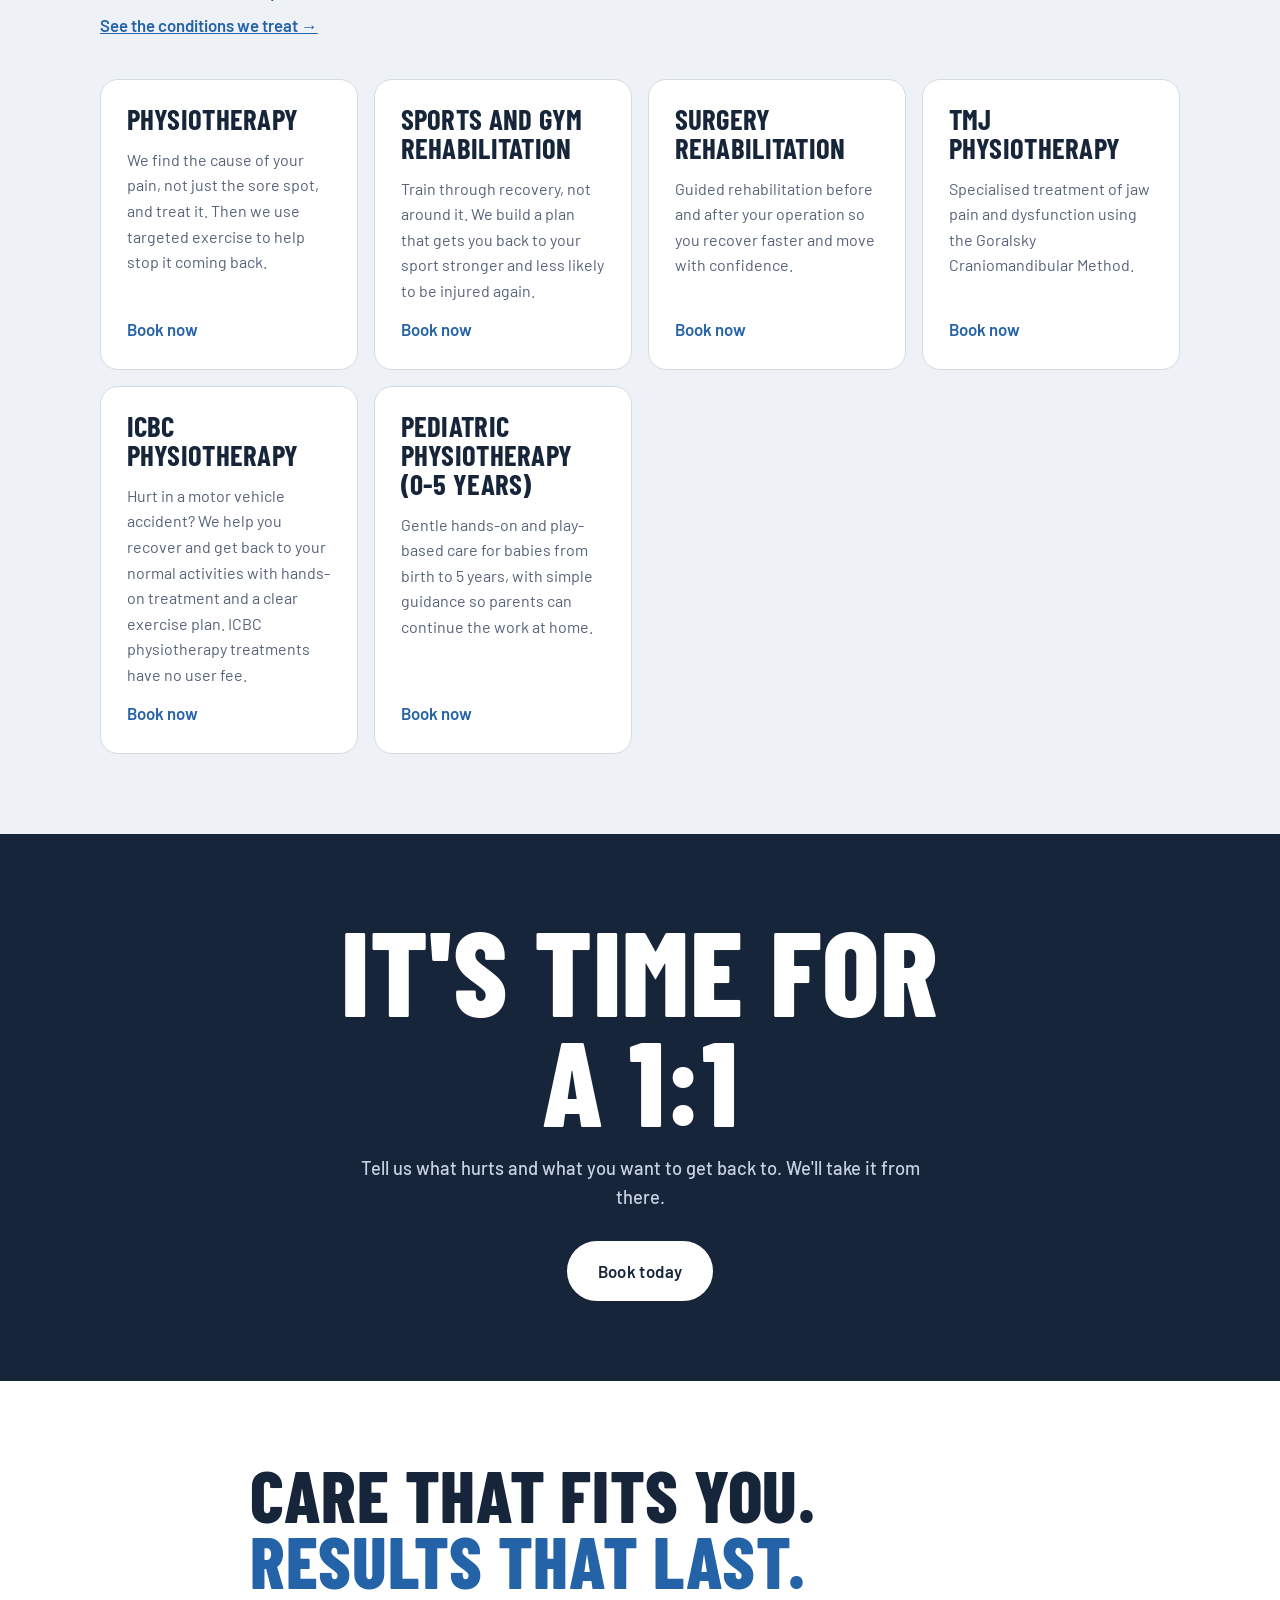
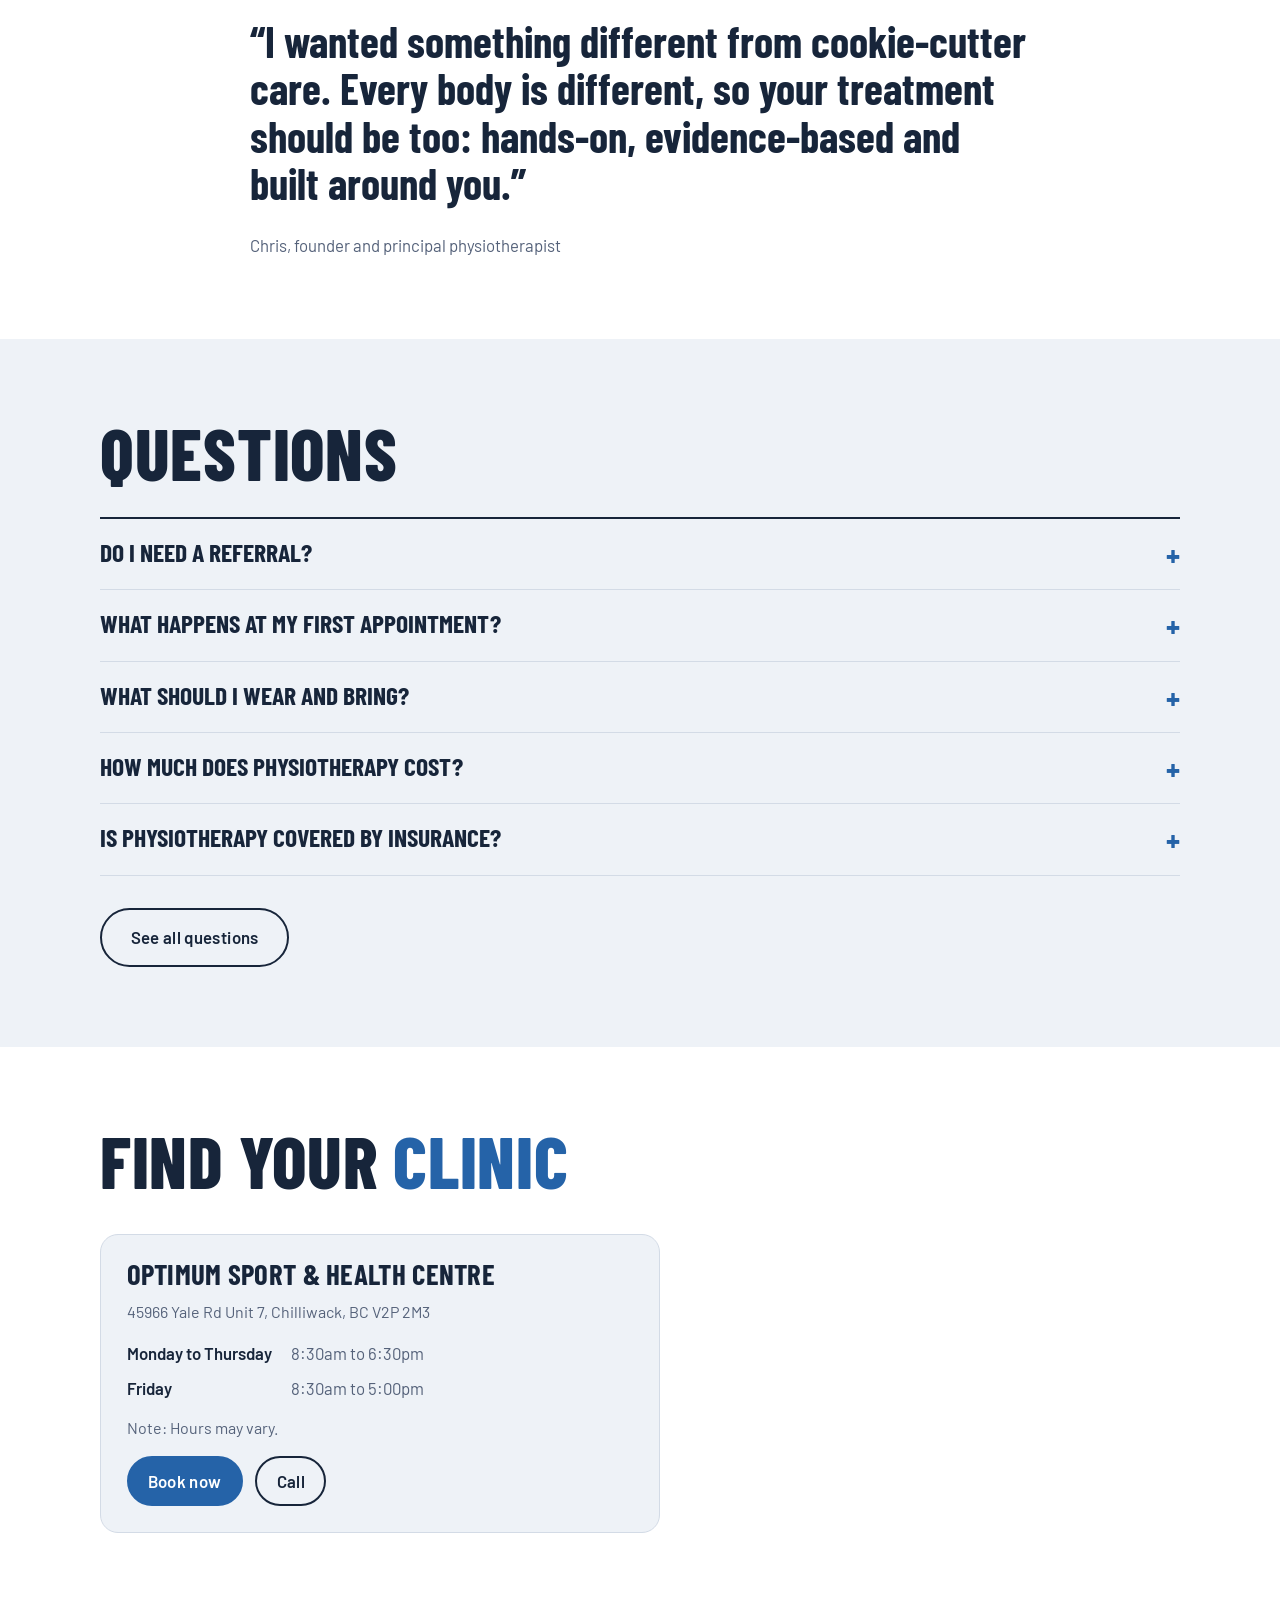
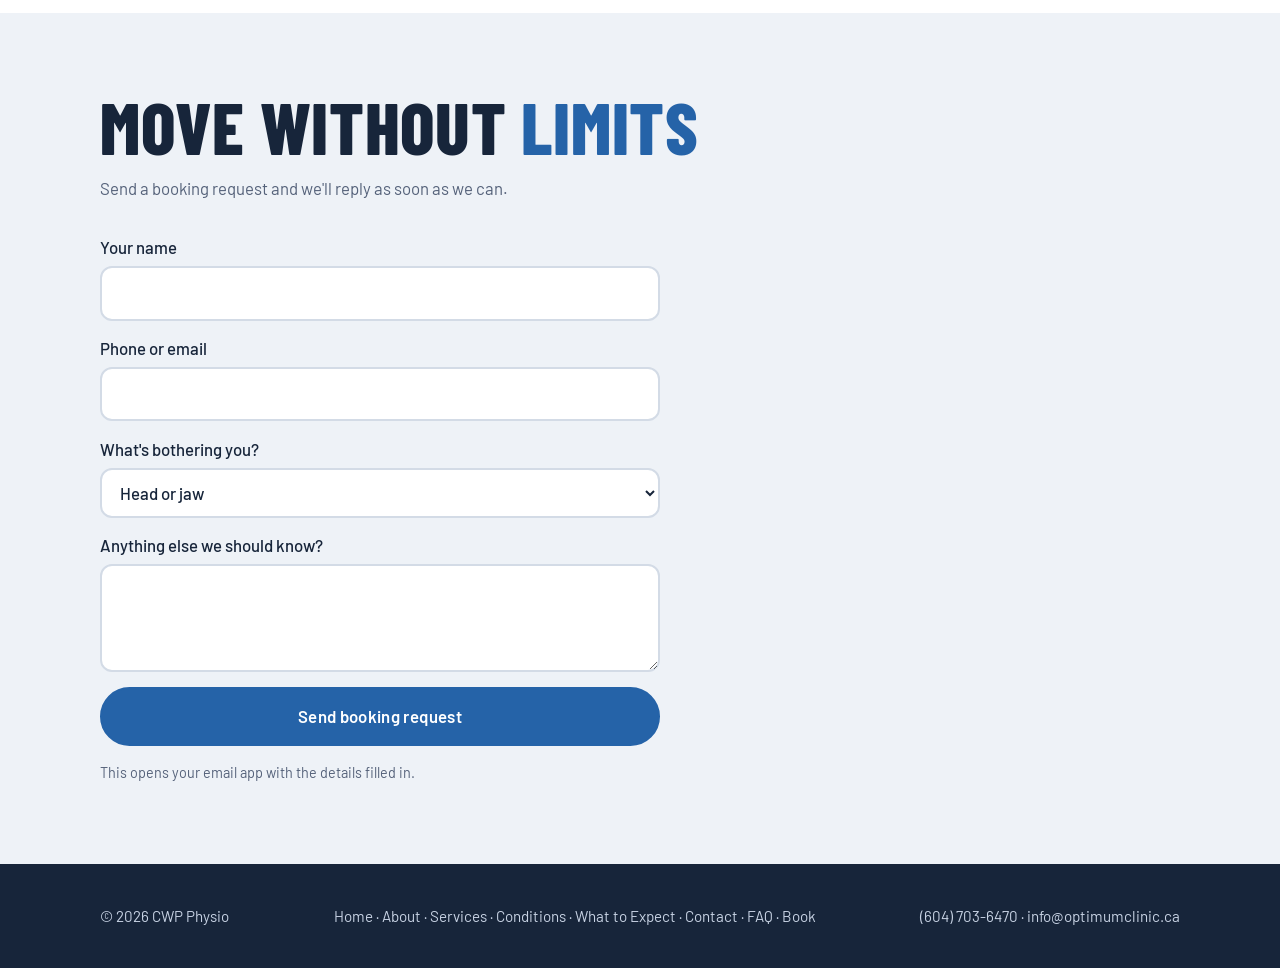
==== commit cee7ee14: "Update descriptions to use 'rehabilitation'" ====
--- a/index.html
+++ b/index.html
@@ -4,7 +4,7 @@
 <meta charset="UTF-8">
 <meta name="viewport" content="width=device-width, initial-scale=1">
 <title>CWP Physio | Built to move</title>
-<meta name="description" content="1-on-1 physiotherapy and rehab in a private room. Book your assessment with CWP Physio.">
+<meta name="description" content="1-on-1 physiotherapy and rehabilitation in a private room. Book your assessment with CWP Physio.">
 <link rel="preconnect" href="https://fonts.googleapis.com">
 <link rel="preconnect" href="https://fonts.gstatic.com" crossorigin>
 <link href="https://fonts.googleapis.com/css2?family=Barlow+Condensed:wght@700;800&family=Barlow:wght@400;500;600&display=swap" rel="stylesheet">
@@ -43,8 +43,8 @@
 
 <div class="ticker" aria-hidden="true">
   <div>
-    <span>Back pain</span><i>&#9679;</i><span>Sports injury</span><i>&#9679;</i><span>Post-surgery rehab</span><i>&#9679;</i><span>Shoulder pain</span><i>&#9679;</i><span>Knee rehab</span><i>&#9679;</i><span>Chronic pain</span><i>&#9679;</i><span>TMJ pain</span><i>&#9679;</i><span>Car accident injuries</span><i>&#9679;</i>
-    <span>Back pain</span><i>&#9679;</i><span>Sports injury</span><i>&#9679;</i><span>Post-surgery rehab</span><i>&#9679;</i><span>Shoulder pain</span><i>&#9679;</i><span>Knee rehab</span><i>&#9679;</i><span>Chronic pain</span><i>&#9679;</i><span>TMJ pain</span><i>&#9679;</i><span>Car accident injuries</span><i>&#9679;</i>
+    <span>Back pain</span><i>&#9679;</i><span>Sports injury</span><i>&#9679;</i><span>Post-surgery rehabilitation</span><i>&#9679;</i><span>Shoulder pain</span><i>&#9679;</i><span>Knee rehabilitation</span><i>&#9679;</i><span>Chronic pain</span><i>&#9679;</i><span>TMJ pain</span><i>&#9679;</i><span>Car accident injuries</span><i>&#9679;</i>
+    <span>Back pain</span><i>&#9679;</i><span>Sports injury</span><i>&#9679;</i><span>Post-surgery rehabilitation</span><i>&#9679;</i><span>Shoulder pain</span><i>&#9679;</i><span>Knee rehabilitation</span><i>&#9679;</i><span>Chronic pain</span><i>&#9679;</i><span>TMJ pain</span><i>&#9679;</i><span>Car accident injuries</span><i>&#9679;</i>
   </div>
 </div>
 
@@ -59,7 +59,7 @@
       <div><strong>30 or 45 minutes</strong><span>One-on-one appointments</span></div>
       <div><strong>Private Room</strong><span>Comfortable, calm and confidential</span></div>
       <div><strong>Your own plan</strong><span>Simple and progressive</span></div>
-      <div><strong>Functionally equipped</strong><span>Rehab gym on site</span></div>
+      <div><strong>Functionally equipped</strong><span>Rehabilitation gym on site</span></div>
     </div>
   </div>
 </section>
@@ -72,8 +72,8 @@
     <p style="margin-top:.4rem"><a href="conditions.html" style="color:var(--hot);font-weight:600">See the conditions we treat &rarr;</a></p>
     <div class="tiles">
       <div class="tile" style="background:var(--bg)"><h3>Physiotherapy</h3><p>We find the cause of your pain, not just the sore spot, and treat it. Then we use targeted exercise to help stop it coming back.</p><a href="https://optimumclinic.janeapp.com/#/staff_member/48" target="_blank" rel="noopener">Book now</a></div>
-      <div class="tile" style="background:var(--bg)"><h3>Sports and gym rehab</h3><p>Train through recovery, not around it. We build a plan that gets you back to your sport stronger and less likely to be injured again.</p><a href="https://optimumclinic.janeapp.com/#/staff_member/48" target="_blank" rel="noopener">Book now</a></div>
-      <div class="tile" style="background:var(--bg)"><h3>Surgery rehab</h3><p>Guided rehab before and after your operation so you recover faster and move with confidence.</p><a href="https://optimumclinic.janeapp.com/#/staff_member/48" target="_blank" rel="noopener">Book now</a></div>
+      <div class="tile" style="background:var(--bg)"><h3>Sports and gym rehabilitation</h3><p>Train through recovery, not around it. We build a plan that gets you back to your sport stronger and less likely to be injured again.</p><a href="https://optimumclinic.janeapp.com/#/staff_member/48" target="_blank" rel="noopener">Book now</a></div>
+      <div class="tile" style="background:var(--bg)"><h3>Surgery rehabilitation</h3><p>Guided rehabilitation before and after your operation so you recover faster and move with confidence.</p><a href="https://optimumclinic.janeapp.com/#/staff_member/48" target="_blank" rel="noopener">Book now</a></div>
       <div class="tile" style="background:var(--bg)"><h3>TMJ Physiotherapy</h3><p>Specialised treatment of jaw pain and dysfunction using the Goralsky Craniomandibular Method.</p><a href="https://optimumclinic.janeapp.com/#/staff_member/48" target="_blank" rel="noopener">Book now</a></div>
       <div class="tile" style="background:var(--bg)"><h3>ICBC Physiotherapy</h3><p>Hurt in a motor vehicle accident? We help you recover and get back to your normal activities with hands-on treatment and a clear exercise plan. ICBC physiotherapy treatments have no user fee.</p><a href="https://optimumclinic.janeapp.com/#/staff_member/48" target="_blank" rel="noopener">Book now</a></div>
       <div class="tile" style="background:var(--bg)"><h3>Pediatric Physiotherapy (0-5 years)</h3><p>Gentle hands-on and play-based care for babies from birth to 5 years, with simple guidance so parents can continue the work at home.</p><a href="https://optimumclinic.janeapp.com/#/staff_member/48" target="_blank" rel="noopener">Book now</a></div>
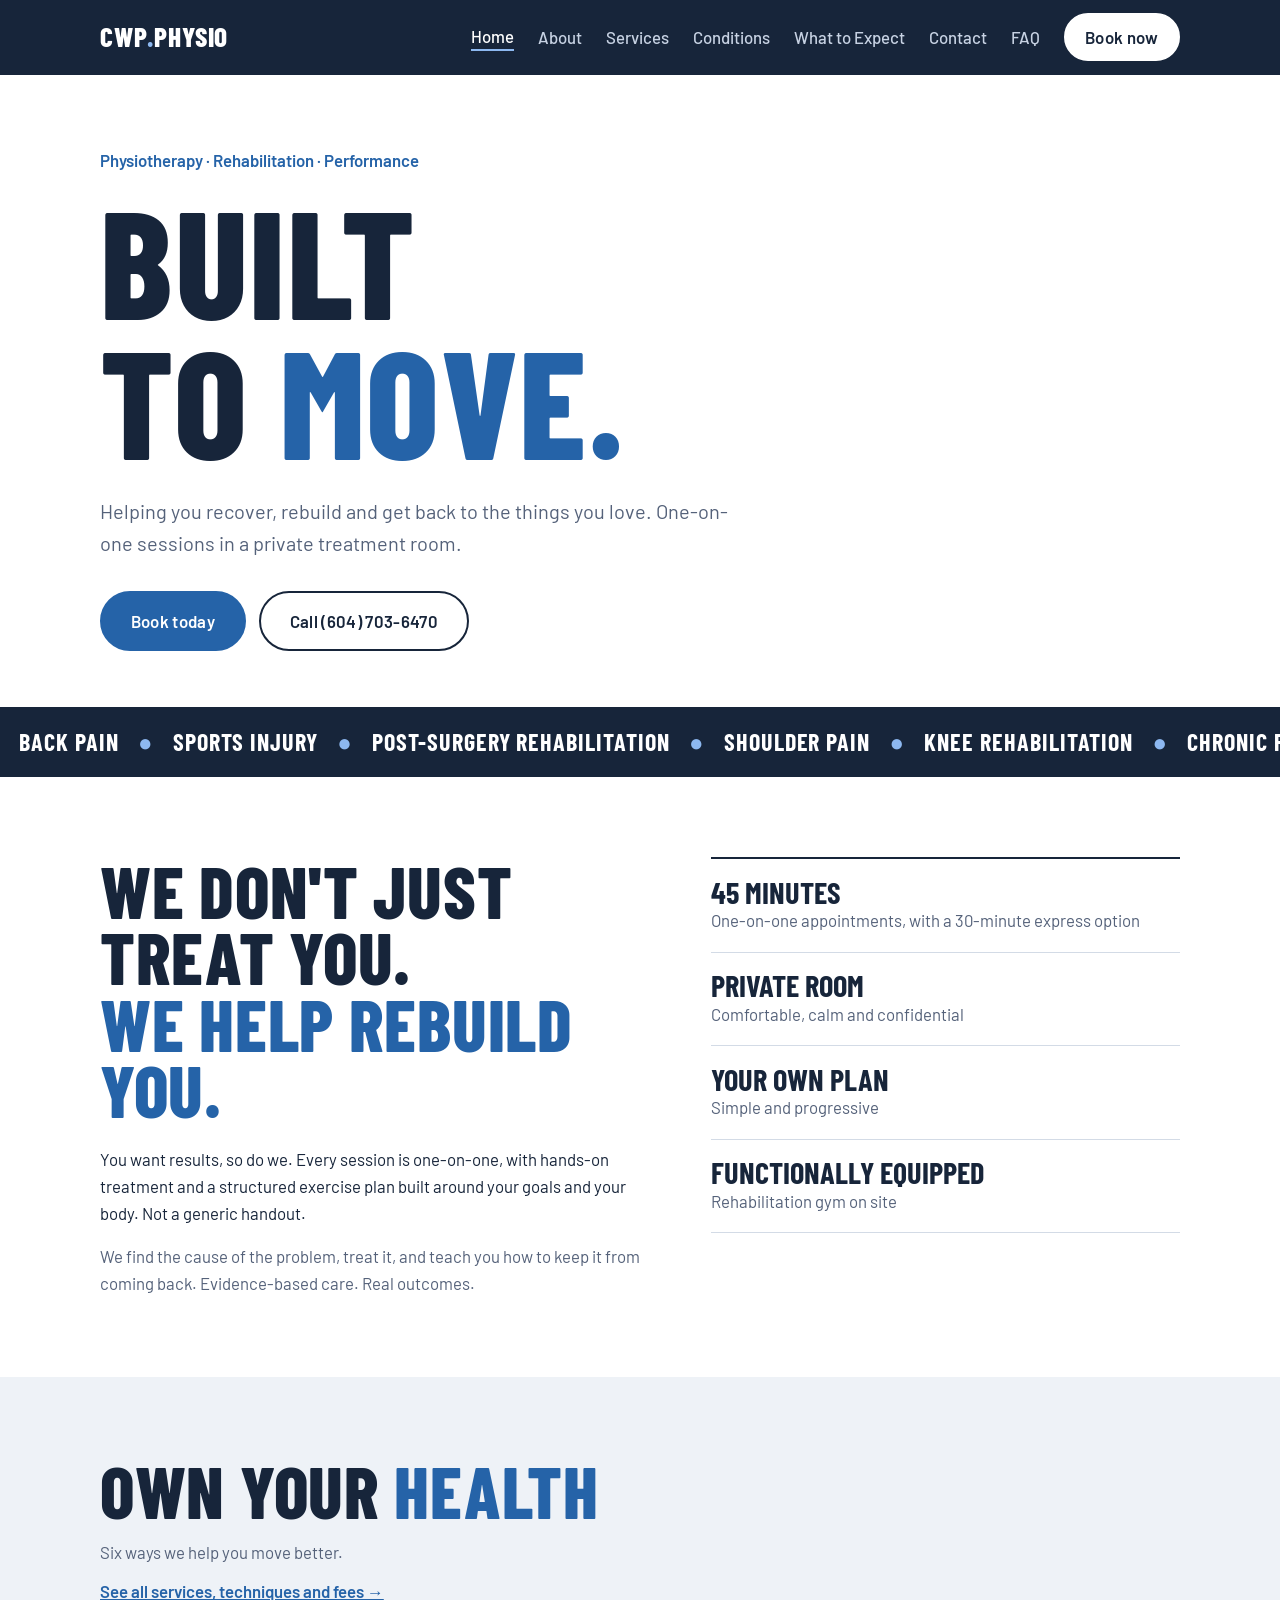
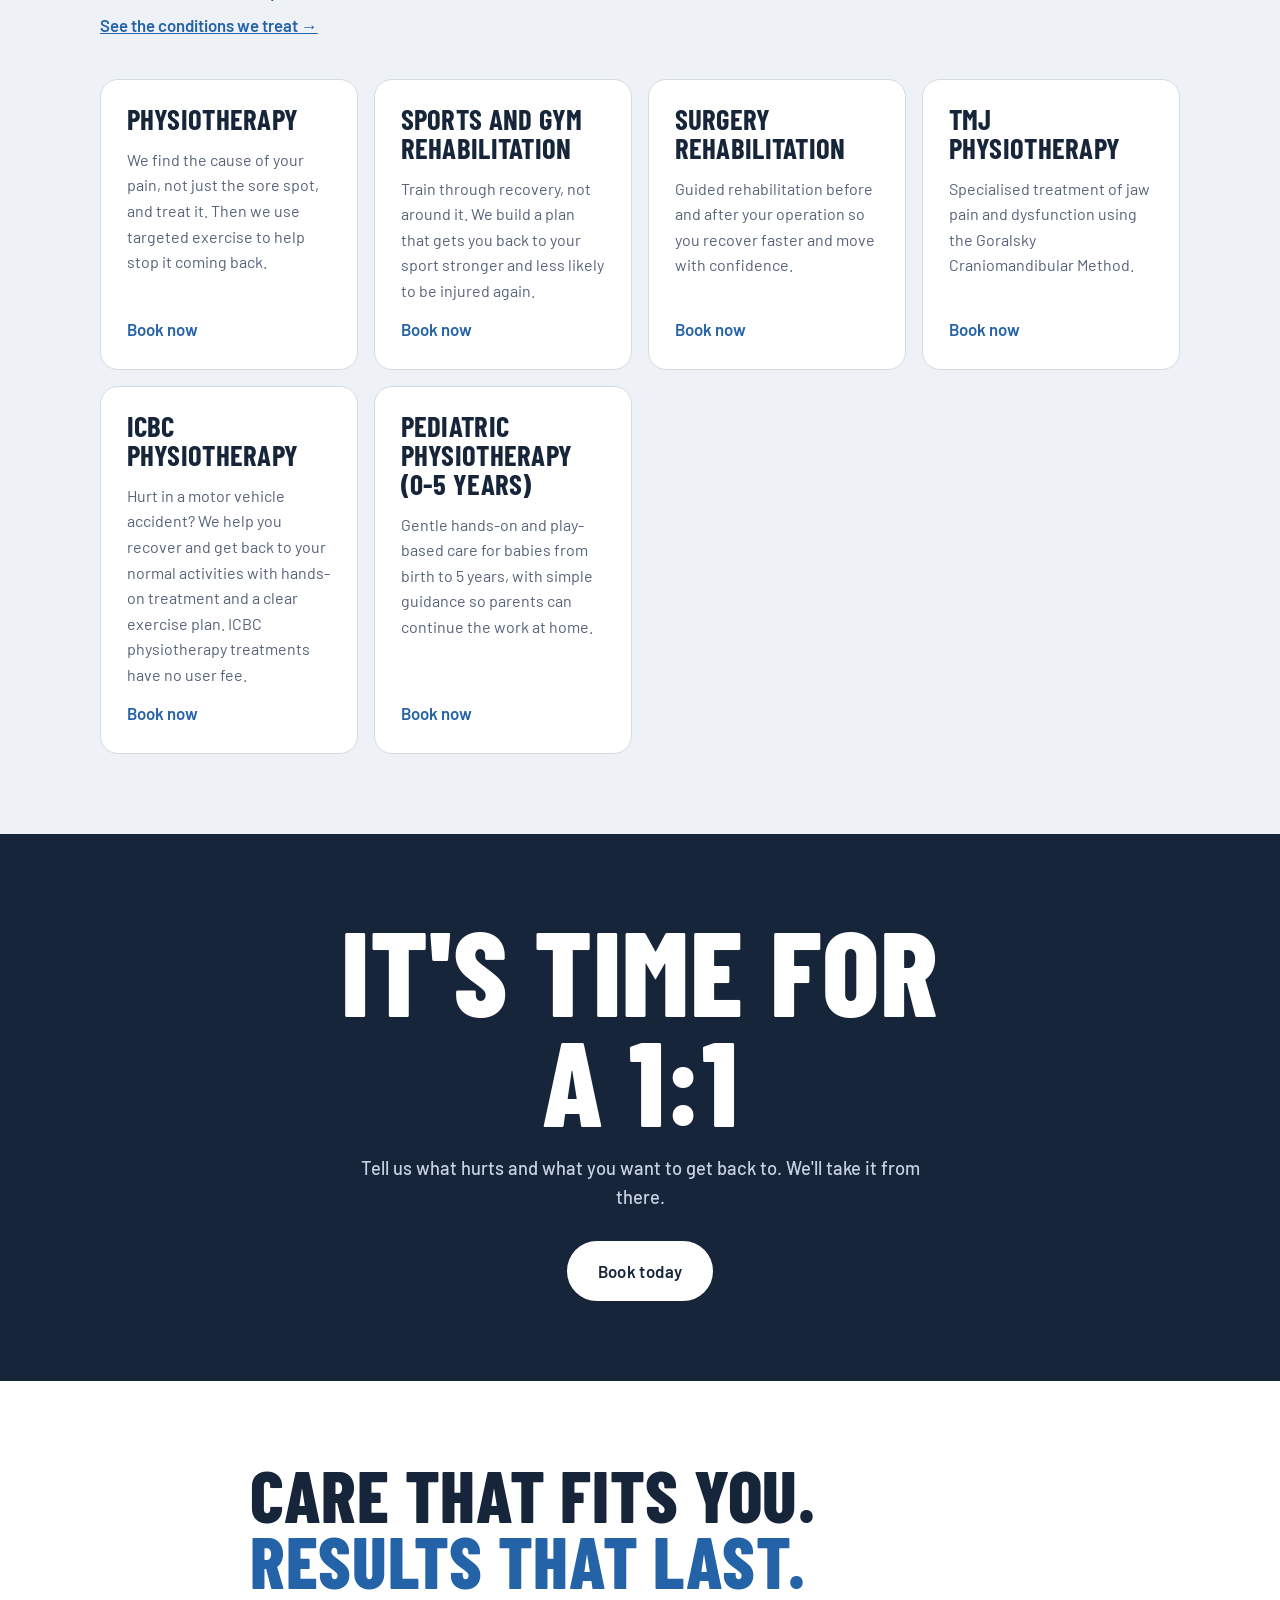
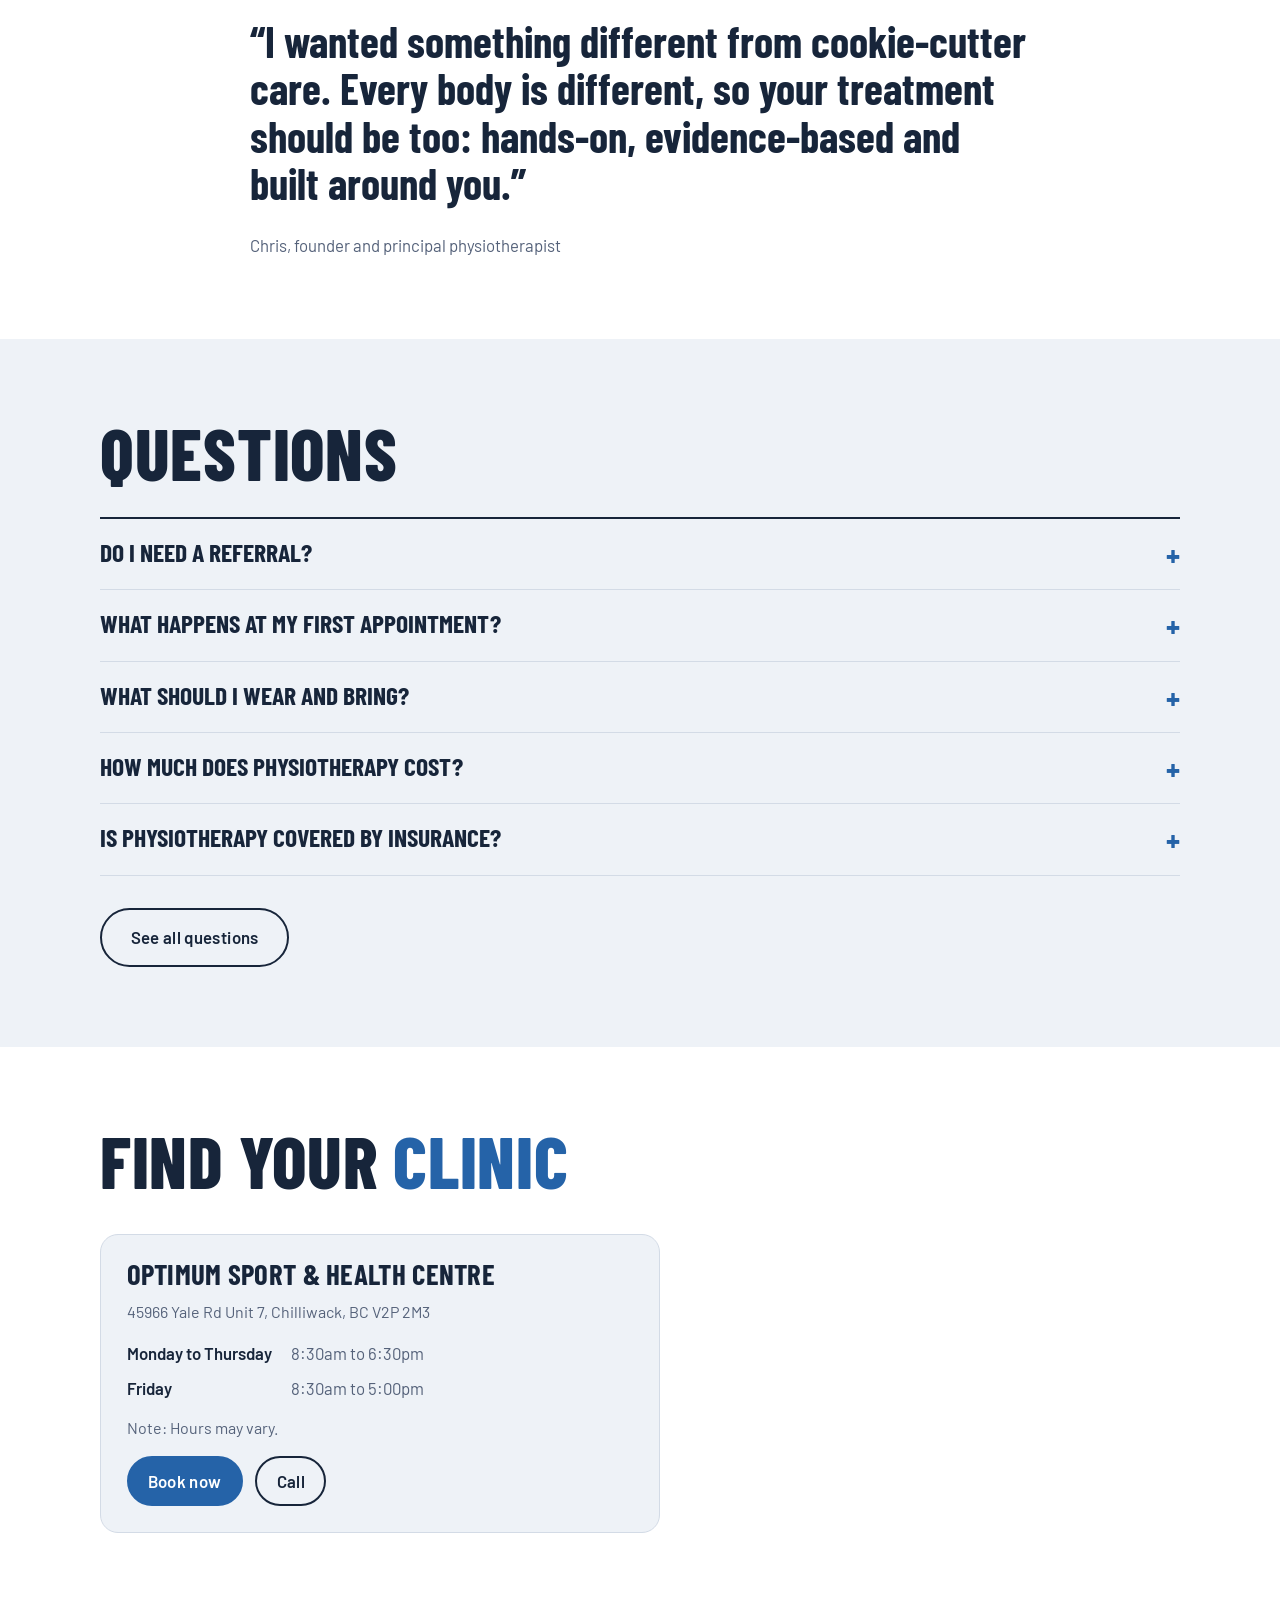
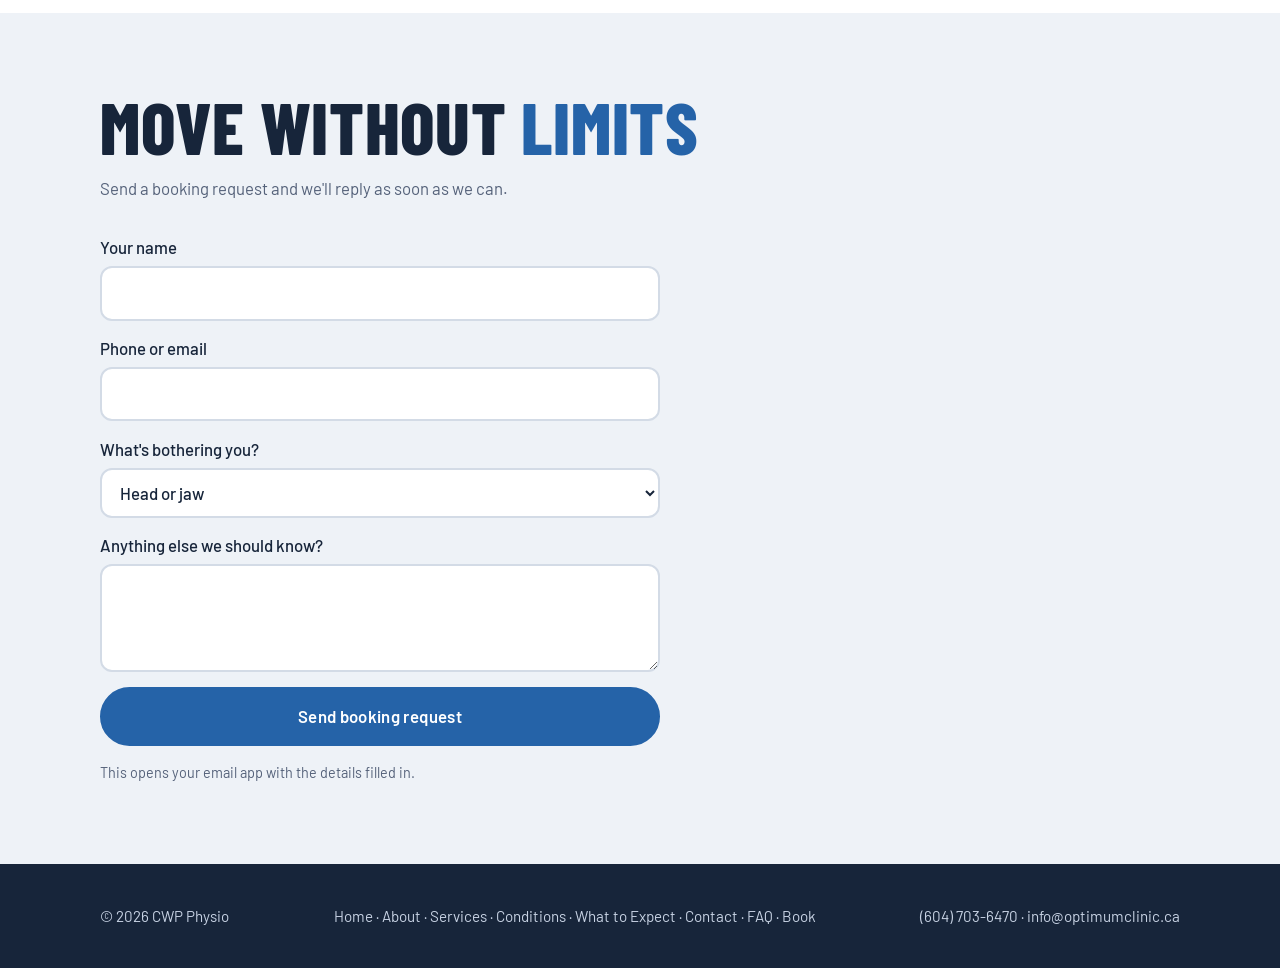
==== commit 482b7967: "Update appointment duration and details in index.html" ====
--- a/index.html
+++ b/index.html
@@ -56,7 +56,7 @@
       <p>We find the cause of the problem, treat it, and teach you how to keep it from coming back. Evidence-based care. Real outcomes.</p>
     </div>
     <div class="proof">
-      <div><strong>30 or 45 minutes</strong><span>One-on-one appointments</span></div>
+      <div><strong>45 minutes</strong><span>One-on-one appointments, with a 30-minute express option</span></div>
       <div><strong>Private Room</strong><span>Comfortable, calm and confidential</span></div>
       <div><strong>Your own plan</strong><span>Simple and progressive</span></div>
       <div><strong>Functionally equipped</strong><span>Rehabilitation gym on site</span></div>
@@ -102,7 +102,7 @@
     <h2>Questions</h2>
     <div style="margin-top:2rem;border-top:2px solid var(--bone)">
       <details><summary>Do I need a referral?</summary><p>No. You can book directly with us. If you are claiming through insurance, check with your provider first in case they have their own requirements.</p></details>
-      <details><summary>What happens at my first appointment?</summary><p>We talk through your history, examine how you move, explain what we find, start treatment and give you your first exercises. Your first visit is usually 30 or 45 minutes, or 60 minutes for TMJ physiotherapy. See more on our <a href="what-to-expect.html" style="color:var(--hot)">What to Expect page</a>.</p></details>
+      <details><summary>What happens at my first appointment?</summary><p>We talk through your history, examine how you move, explain what we find, start treatment and give you your first exercises. Your first visit is usually 45 minutes, or 60 minutes for TMJ physiotherapy. A 30-minute express initial visit is also available if you would like to be seen sooner. See more on our <a href="what-to-expect.html" style="color:var(--hot)">What to Expect page</a>.</p></details>
       <details><summary>What should I wear and bring?</summary><p>Wear comfortable clothing that lets us see and move the sore area, such as shorts or a loose top. Bring any scans or reports you have, and your insurance or claim details if they apply.</p></details>
       <details><summary>How much does physiotherapy cost?</summary><p>It varies by service, such as physiotherapy, TMJ physiotherapy, shockwave therapy, ICBC and pediatric care. <a href="services.html#fees" style="color:var(--hot)">Click here to see our updated price guidelines</a> on the Services page, including visit lengths and what is covered.</p></details>
       <details><summary>Is physiotherapy covered by insurance?</summary><p>Many extended health plans cover physiotherapy, but coverage varies, so check your annual limit and what your plan requires. ICBC physiotherapy treatments have no user fee. We are unable to provide physiotherapy for WorkSafeBC claims. If you are unsure about billing, call us on (604) 703-6470 and we will help.</p></details>
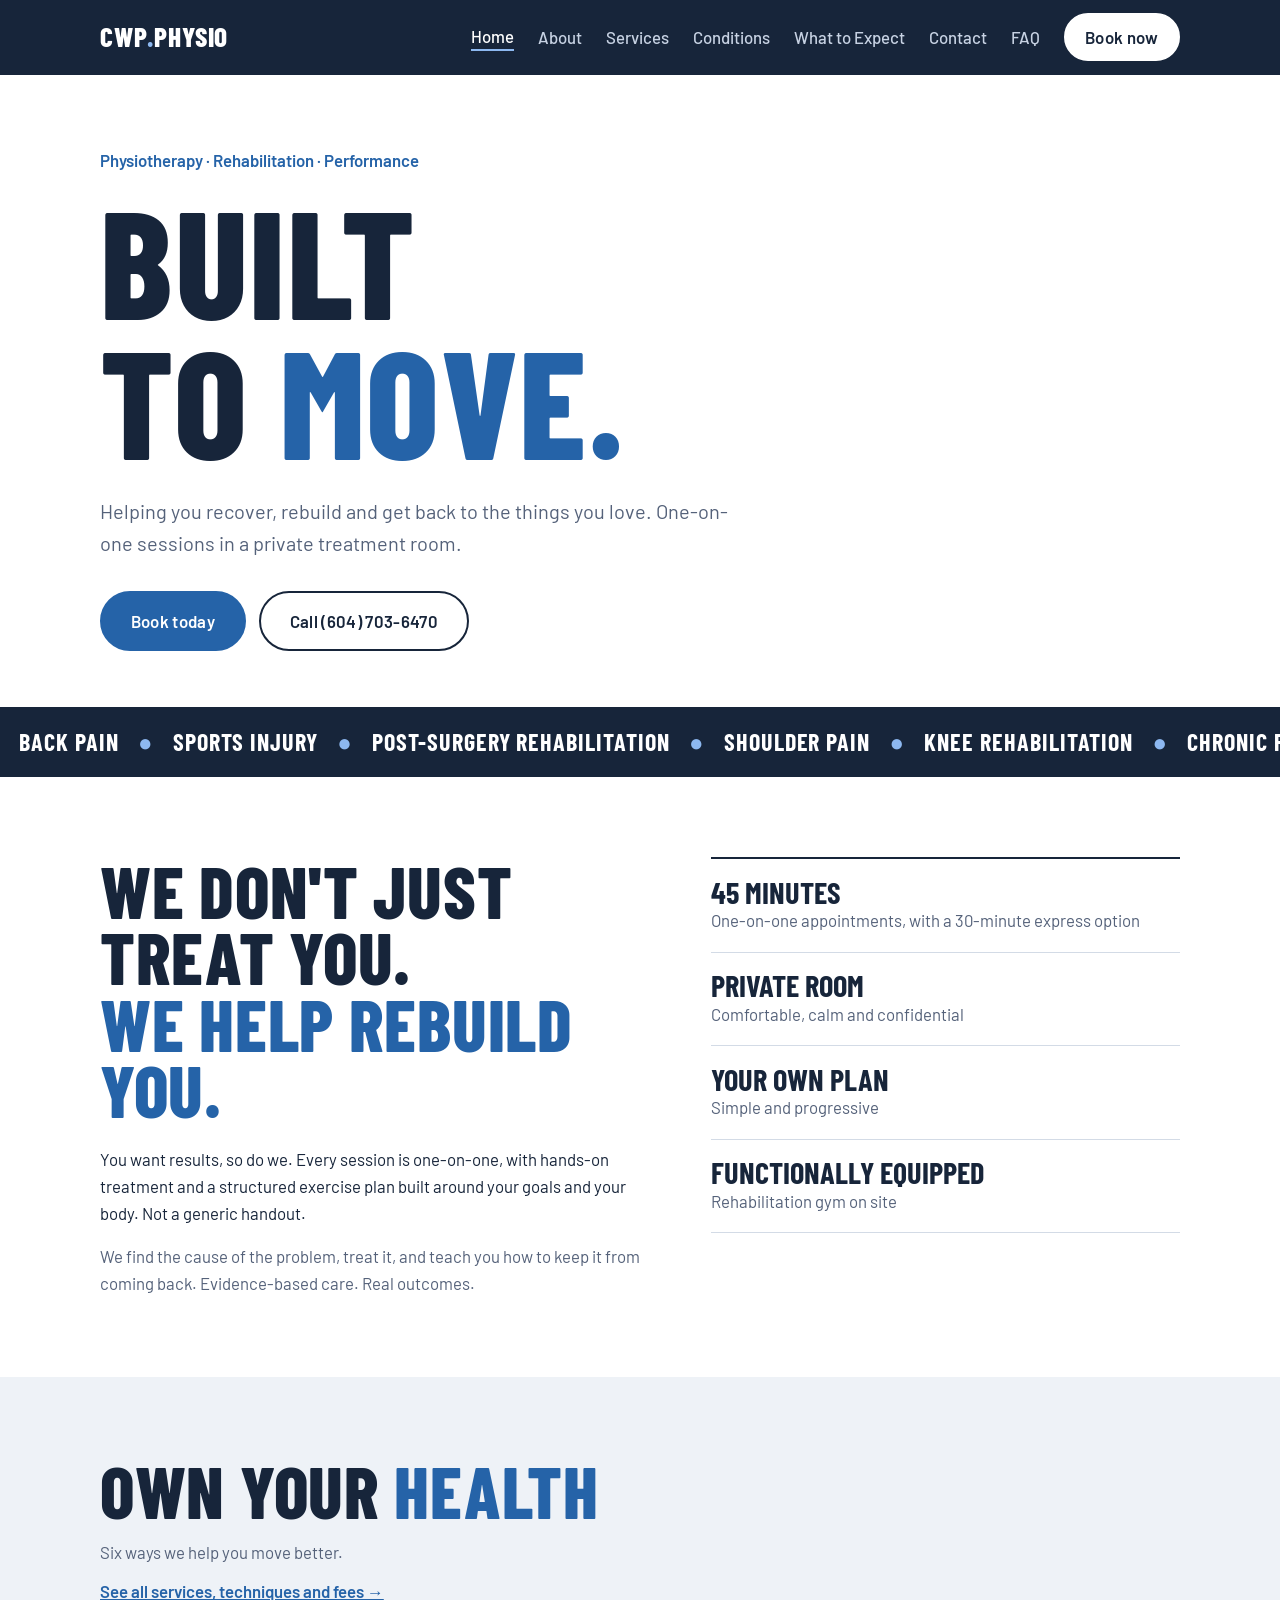
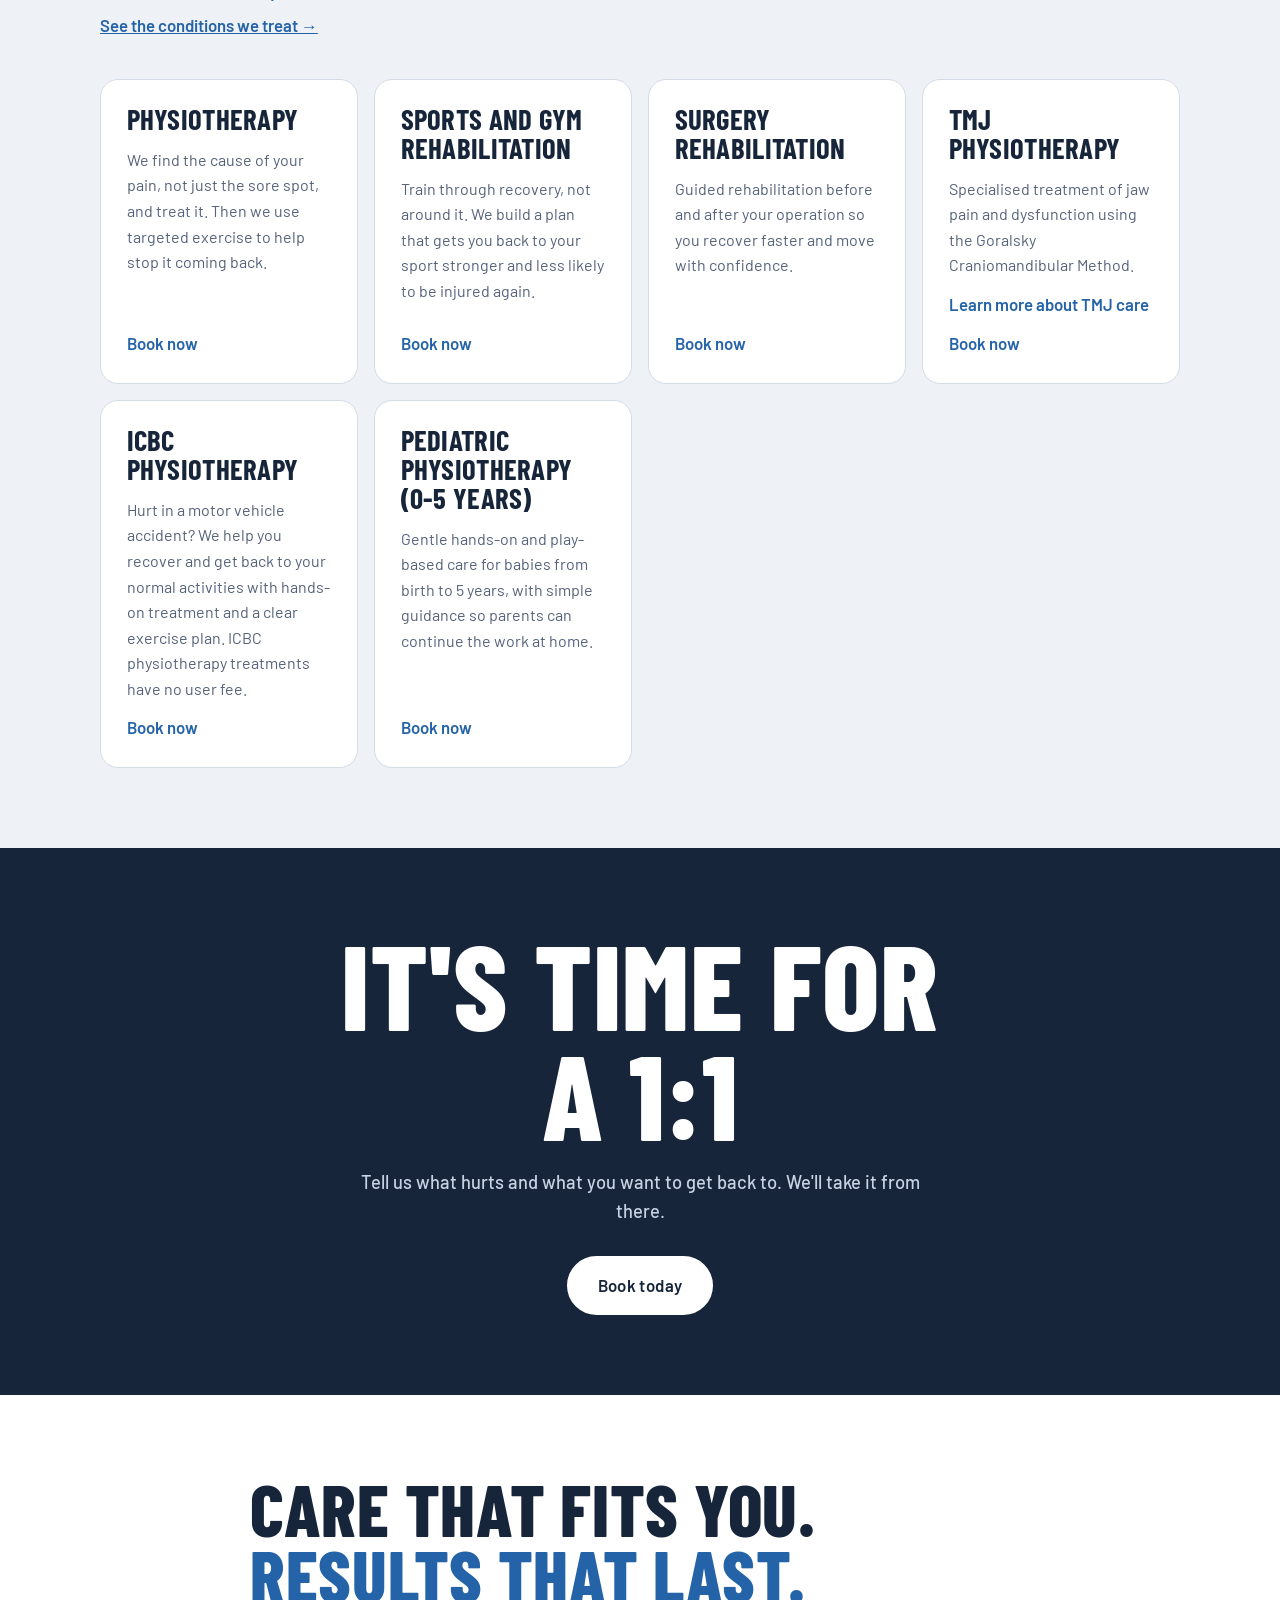
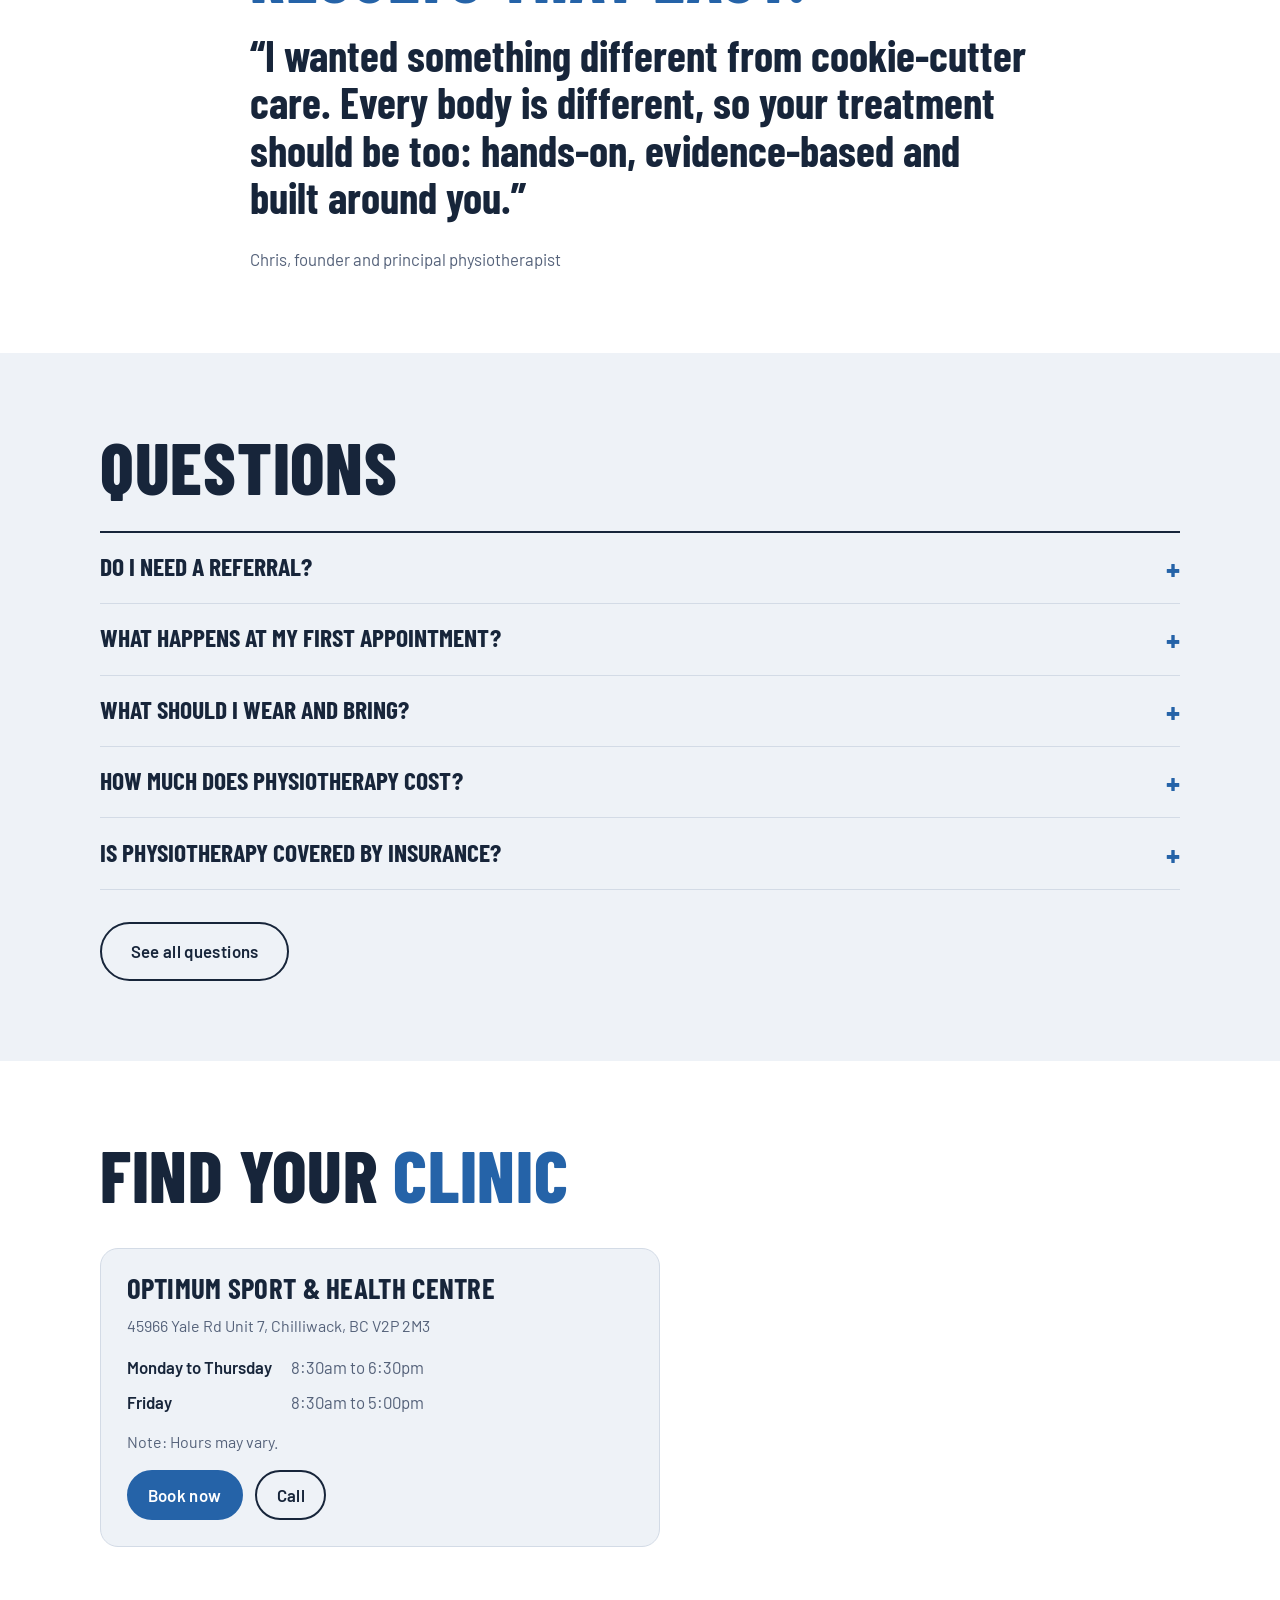
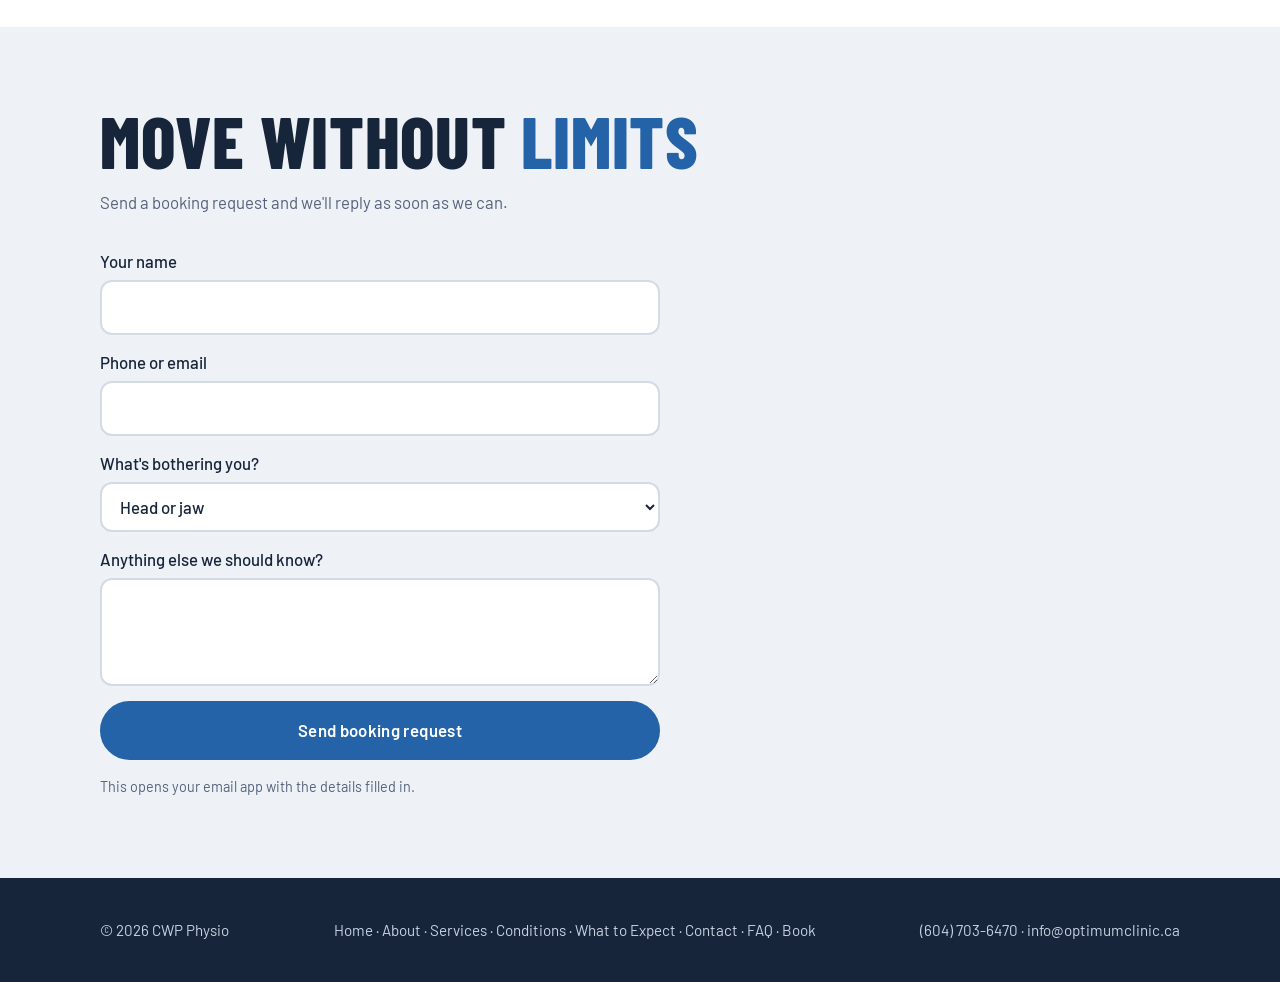
==== commit f0a11495: "Modify TMJ Physiotherapy link in index.html Updated TMJ Physiotherapy link to point to a dedicated T" ====
--- a/index.html
+++ b/index.html
@@ -74,7 +74,7 @@
       <div class="tile" style="background:var(--bg)"><h3>Physiotherapy</h3><p>We find the cause of your pain, not just the sore spot, and treat it. Then we use targeted exercise to help stop it coming back.</p><a href="https://optimumclinic.janeapp.com/#/staff_member/48" target="_blank" rel="noopener">Book now</a></div>
       <div class="tile" style="background:var(--bg)"><h3>Sports and gym rehabilitation</h3><p>Train through recovery, not around it. We build a plan that gets you back to your sport stronger and less likely to be injured again.</p><a href="https://optimumclinic.janeapp.com/#/staff_member/48" target="_blank" rel="noopener">Book now</a></div>
       <div class="tile" style="background:var(--bg)"><h3>Surgery rehabilitation</h3><p>Guided rehabilitation before and after your operation so you recover faster and move with confidence.</p><a href="https://optimumclinic.janeapp.com/#/staff_member/48" target="_blank" rel="noopener">Book now</a></div>
-      <div class="tile" style="background:var(--bg)"><h3>TMJ Physiotherapy</h3><p>Specialised treatment of jaw pain and dysfunction using the Goralsky Craniomandibular Method.</p><a href="https://optimumclinic.janeapp.com/#/staff_member/48" target="_blank" rel="noopener">Book now</a></div>
+      <div class="tile" style="background:var(--bg)"><h3>TMJ Physiotherapy</h3><p>Specialised treatment of jaw pain and dysfunction using the Goralsky Craniomandibular Method.</p><a href="tmj.html">Learn more about TMJ care</a><a href="https://optimumclinic.janeapp.com/#/staff_member/48" target="_blank" rel="noopener">Book now</a></div>
       <div class="tile" style="background:var(--bg)"><h3>ICBC Physiotherapy</h3><p>Hurt in a motor vehicle accident? We help you recover and get back to your normal activities with hands-on treatment and a clear exercise plan. ICBC physiotherapy treatments have no user fee.</p><a href="https://optimumclinic.janeapp.com/#/staff_member/48" target="_blank" rel="noopener">Book now</a></div>
       <div class="tile" style="background:var(--bg)"><h3>Pediatric Physiotherapy (0-5 years)</h3><p>Gentle hands-on and play-based care for babies from birth to 5 years, with simple guidance so parents can continue the work at home.</p><a href="https://optimumclinic.janeapp.com/#/staff_member/48" target="_blank" rel="noopener">Book now</a></div>
     </div>
@@ -103,7 +103,7 @@
     <div style="margin-top:2rem;border-top:2px solid var(--bone)">
       <details><summary>Do I need a referral?</summary><p>No. You can book directly with us. If you are claiming through insurance, check with your provider first in case they have their own requirements.</p></details>
       <details><summary>What happens at my first appointment?</summary><p>We talk through your history, examine how you move, explain what we find, start treatment and give you your first exercises. Your first visit is usually 45 minutes, or 60 minutes for TMJ physiotherapy. A 30-minute express initial visit is also available if you would like to be seen sooner. See more on our <a href="what-to-expect.html" style="color:var(--hot)">What to Expect page</a>.</p></details>
-      <details><summary>What should I wear and bring?</summary><p>Wear comfortable clothing that lets us see and move the sore area, such as shorts or a loose top. Bring any scans or reports you have, and your insurance or claim details if they apply.</p></details>
+      <details><summary>What should I wear and bring?</summary><p>Wear clothes that let you move easily and give us access to the sore area, such as shorts for a hip, knee, ankle or foot issue, a tank top or sports bra for a shoulder or neck issue, or a loose t-shirt for back or posture issues. Bring your usual running or gym shoes and any orthotics or assistive devices you use, your insurance details, your ICBC claim number if it applies, any scans or reports, and a list of your current medications. After you book, your intake forms are emailed to you, so please complete them before your visit or arrive 10 minutes early. See the full list on our <a href="what-to-expect.html#before-you-come-in" style="color:var(--hot)">What to Expect page</a>.</p></details>
       <details><summary>How much does physiotherapy cost?</summary><p>It varies by service, such as physiotherapy, TMJ physiotherapy, shockwave therapy, ICBC and pediatric care. <a href="services.html#fees" style="color:var(--hot)">Click here to see our updated price guidelines</a> on the Services page, including visit lengths and what is covered.</p></details>
       <details><summary>Is physiotherapy covered by insurance?</summary><p>Many extended health plans cover physiotherapy, but coverage varies, so check your annual limit and what your plan requires. ICBC physiotherapy treatments have no user fee. We are unable to provide physiotherapy for WorkSafeBC claims. If you are unsure about billing, call us on (604) 703-6470 and we will help.</p></details>
     </div>
--- a/styles.css
+++ b/styles.css
@@ -125,3 +125,58 @@
   header:not(.has-menu) .wrap{flex-wrap:wrap}
   header:not(.has-menu) nav{flex-wrap:wrap;gap:.6rem 1.1rem}
 }
+
+/* ---------- Phone-friendly layout: screens up to 700px wide (desktop is unchanged) ---------- */
+details.fold>summary{display:none}
+.to-top{display:none}
+@media(max-width:700px){
+  body{font-size:1rem;line-height:1.5}
+  section{padding:2.6rem 0}
+  .hero{padding:2.2rem 0 1.8rem}
+  .hero h1{font-size:clamp(2.8rem,14vw,3.6rem)}
+  .hero p.lead{font-size:1.1rem;margin:1.1rem 0 1.4rem}
+  .pagehead{padding:2.2rem 0 1.8rem}
+  .pagehead h1{font-size:clamp(2.4rem,12vw,3rem)}
+  .pagehead p{font-size:1.05rem;margin-top:.8rem}
+  h2{font-size:clamp(1.9rem,9vw,2.4rem)}
+  h3{font-size:1.45rem}
+  .band{padding:2.6rem 0}
+  .band h2{font-size:clamp(2.2rem,11vw,3rem)}
+  .band p{margin:.8rem auto 1.2rem}
+  .ticker{padding:.7rem 0}
+  .ticker div{font-size:1.2rem}
+  .intro{gap:1.6rem}
+  .proof strong{font-size:1.5rem}
+  .proof div{padding:.8rem 0}
+  .split{padding:1.6rem 0;gap:.8rem}
+  .split li{padding:.4rem 0}
+  .quote blockquote{font-size:1.5rem;margin:1rem 0}
+  .faq summary{font-size:1.25rem;padding:1rem 0}
+  .locs{margin-top:1.4rem}
+  .loc{padding:1.2rem}
+  form{margin-top:1.2rem}
+  footer.site{padding:1.8rem 0}
+  .person .ph{max-width:220px}
+  section p[style*="1.8rem"]{margin:0 0 .9rem !important}
+
+  /* card groups become swipeable rows instead of long stacks */
+  .tiles,.values{display:flex !important;overflow-x:auto;scroll-snap-type:x mandatory;gap:.8rem;margin:1.4rem -1.25rem 0;padding:0 1.25rem .8rem;scroll-padding-left:1.25rem;-webkit-overflow-scrolling:touch;scrollbar-width:none}
+  .tiles::-webkit-scrollbar,.values::-webkit-scrollbar{display:none}
+  .tiles>*,.values>*{flex:0 0 82%;min-width:0;scroll-snap-align:start}
+  .tile{min-height:0;padding:1.2rem;gap:.6rem}
+  .tile p{font-size:.98rem}
+  .tiles.tall{align-items:flex-start}
+
+  /* long lists fold away until you tap them */
+  details.fold>summary{display:flex;justify-content:space-between;align-items:center;cursor:pointer;list-style:none;padding:.75rem 1.1rem;border:2px solid var(--bone);border-radius:999px;font-weight:600;margin-top:1rem}
+  details.fold>summary::-webkit-details-marker{display:none}
+  details.fold>summary::after{content:"+";font-size:1.5rem;line-height:1;color:var(--hot)}
+  details.fold[open]>summary::after{content:"\2212"}
+  details.fold[open]>summary{margin-bottom:.8rem}
+  section .jump{flex-wrap:nowrap;overflow-x:auto;margin-right:-1.25rem;padding-right:1.25rem;scrollbar-width:none}
+  section .jump::-webkit-scrollbar{display:none}
+  section .jump .btn{flex:none}
+
+  /* back-to-top button */
+  .to-top.show{display:flex;align-items:center;justify-content:center;position:fixed;right:1rem;bottom:1rem;z-index:20;width:3rem;height:3rem;border-radius:50%;border:0;background:var(--navy);color:#fff;font-size:1.4rem;box-shadow:0 6px 18px rgba(0,0,0,.3);cursor:pointer}
+}
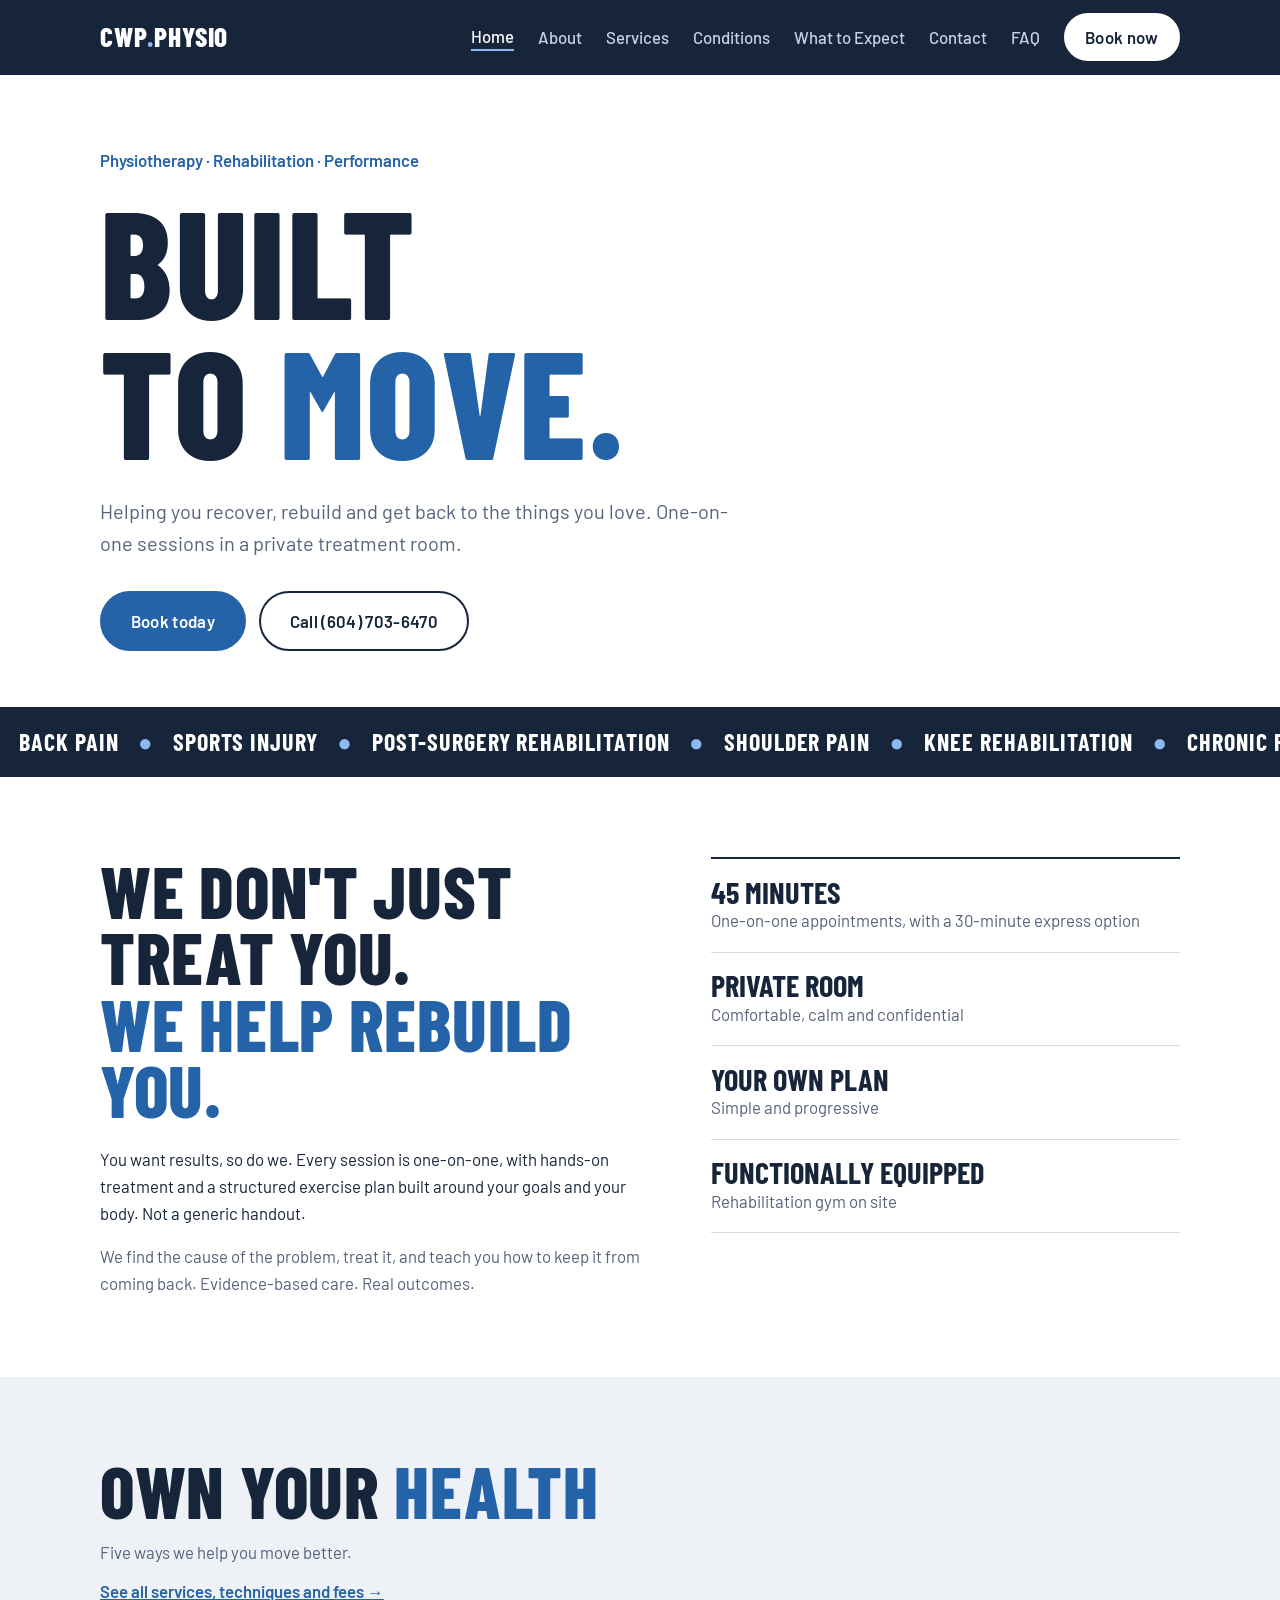
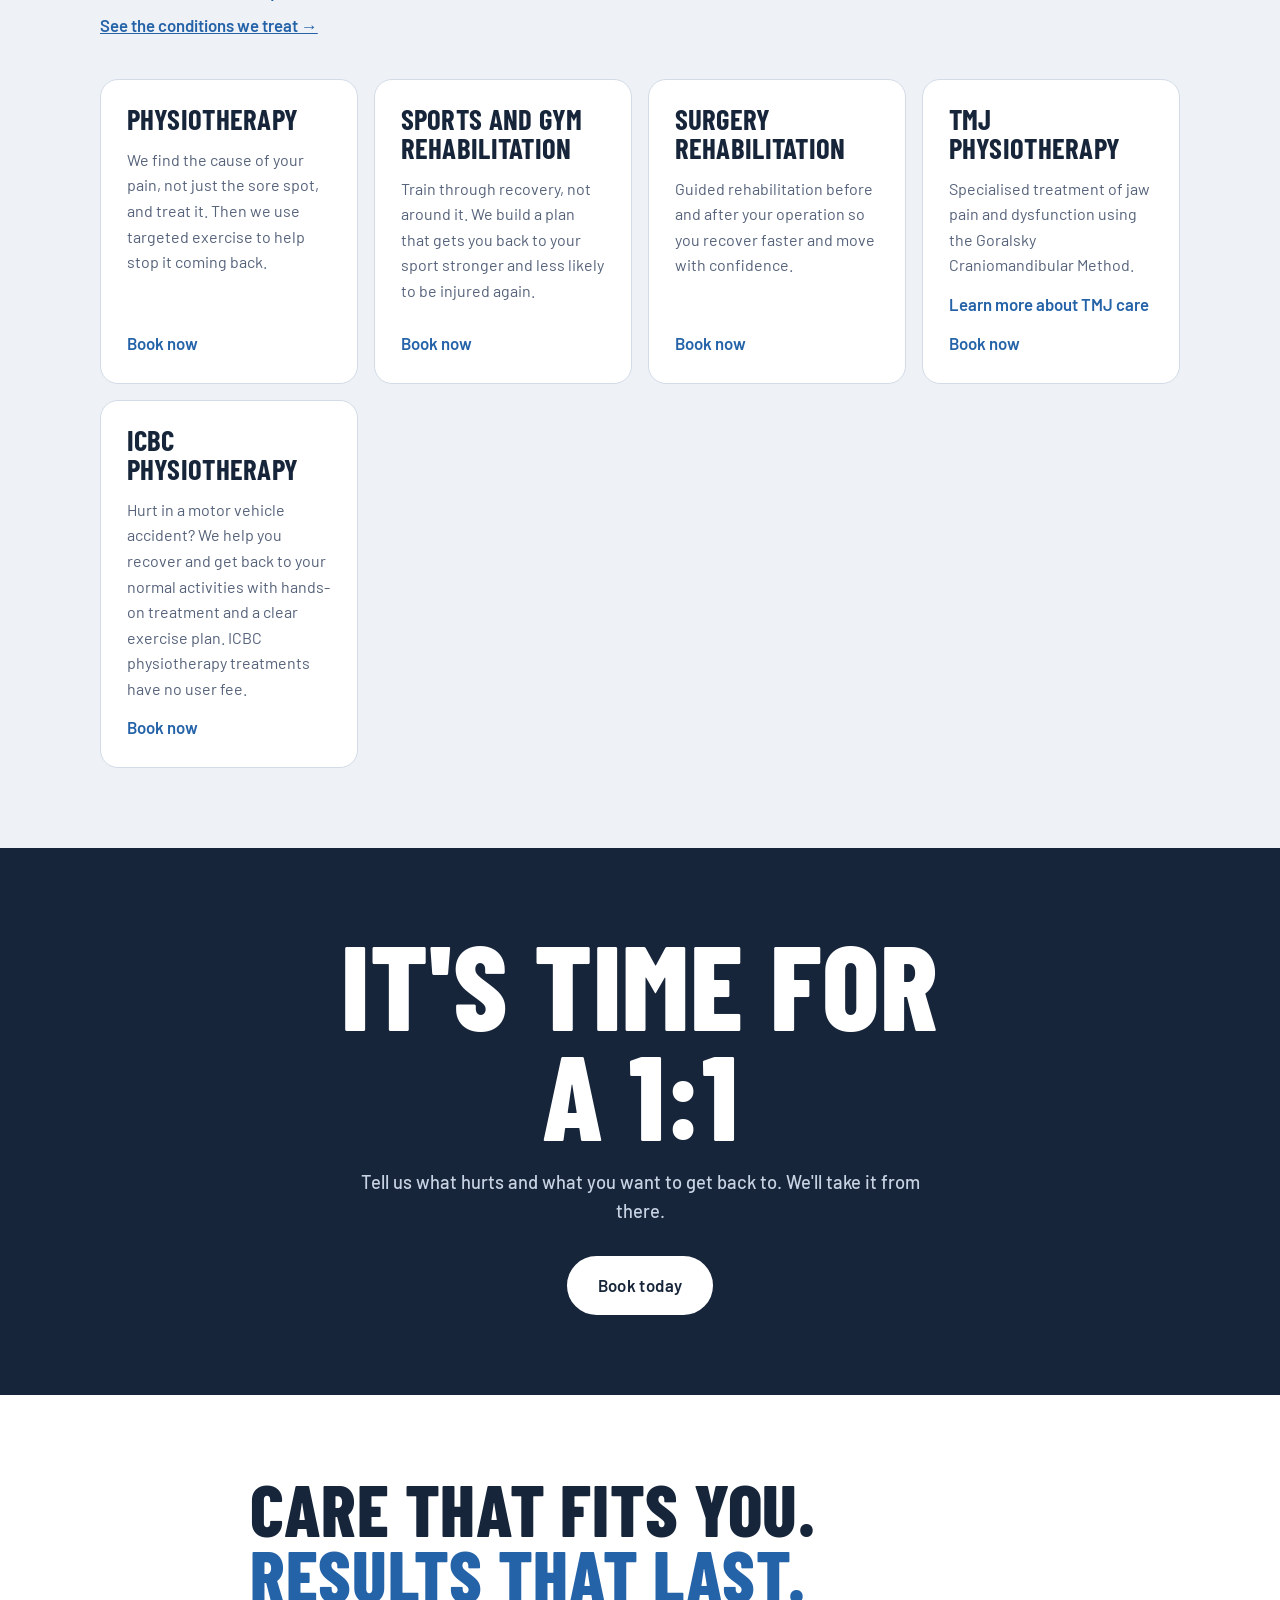
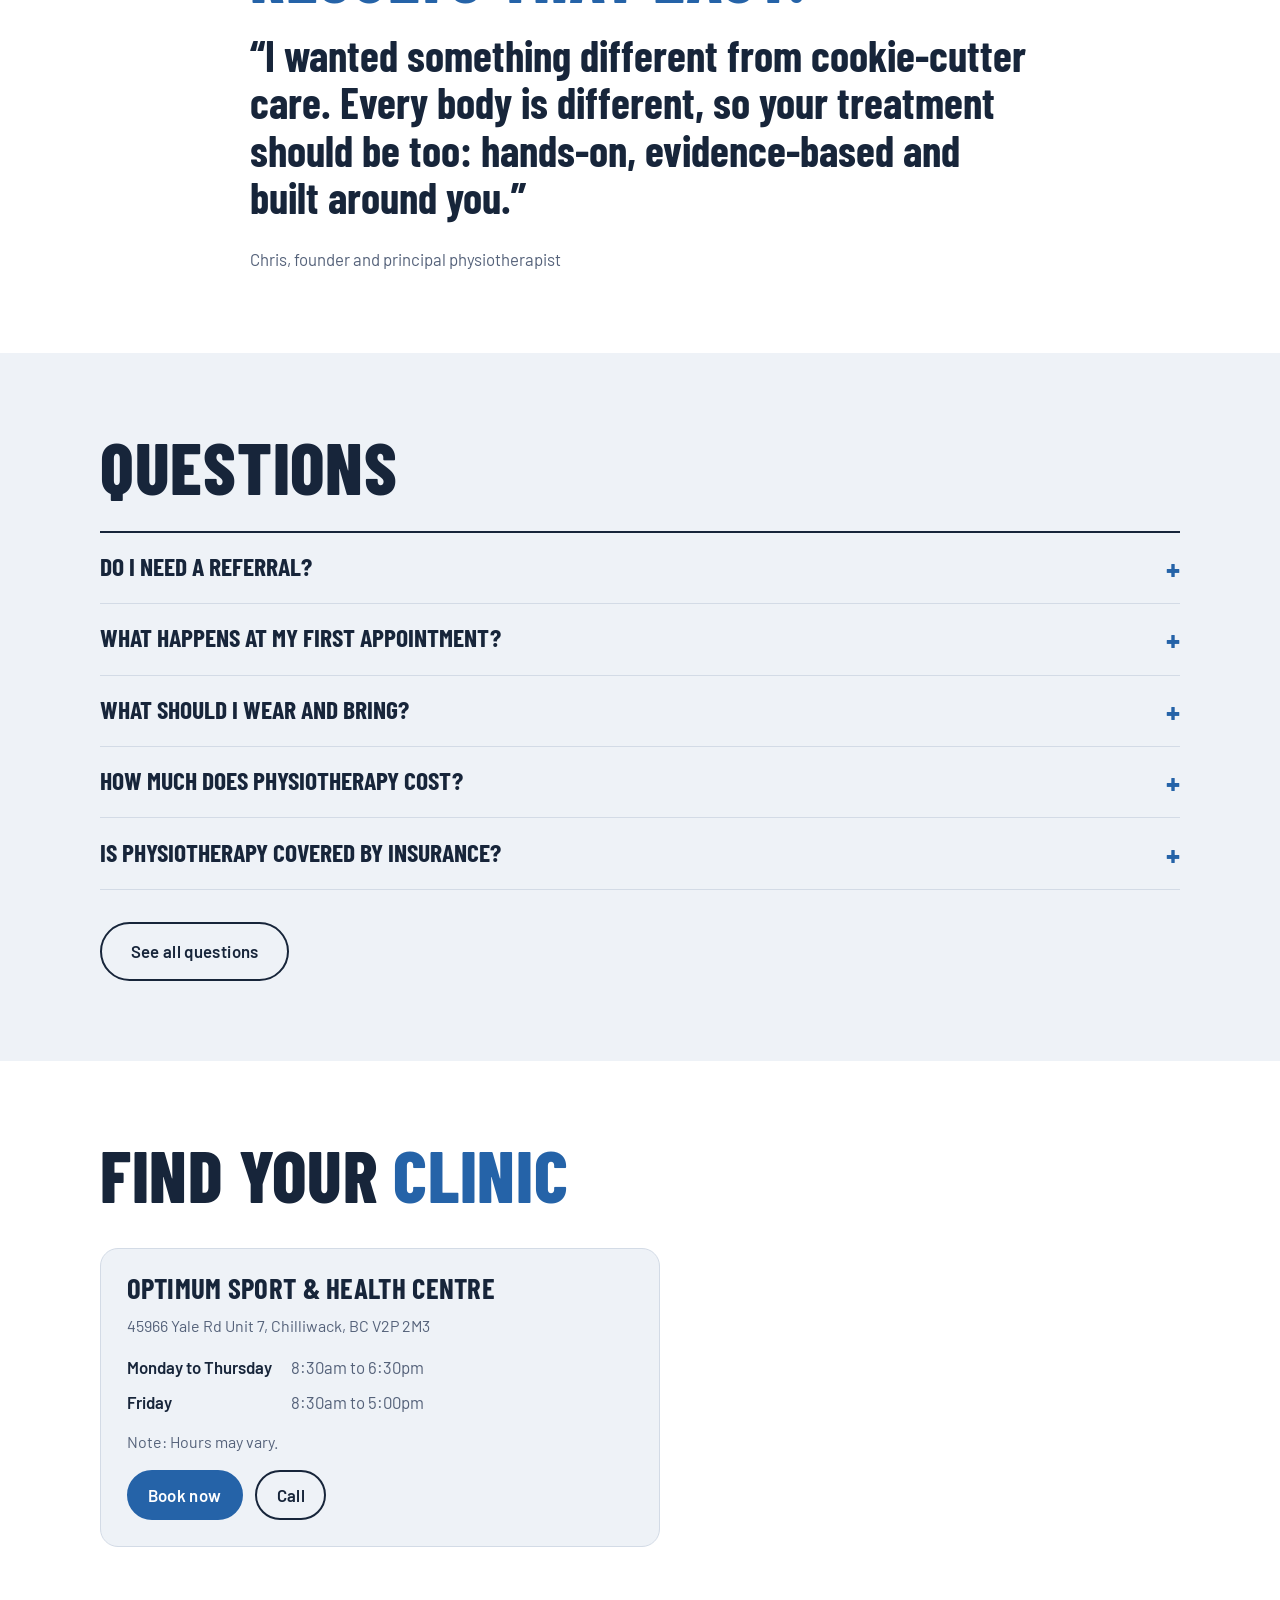
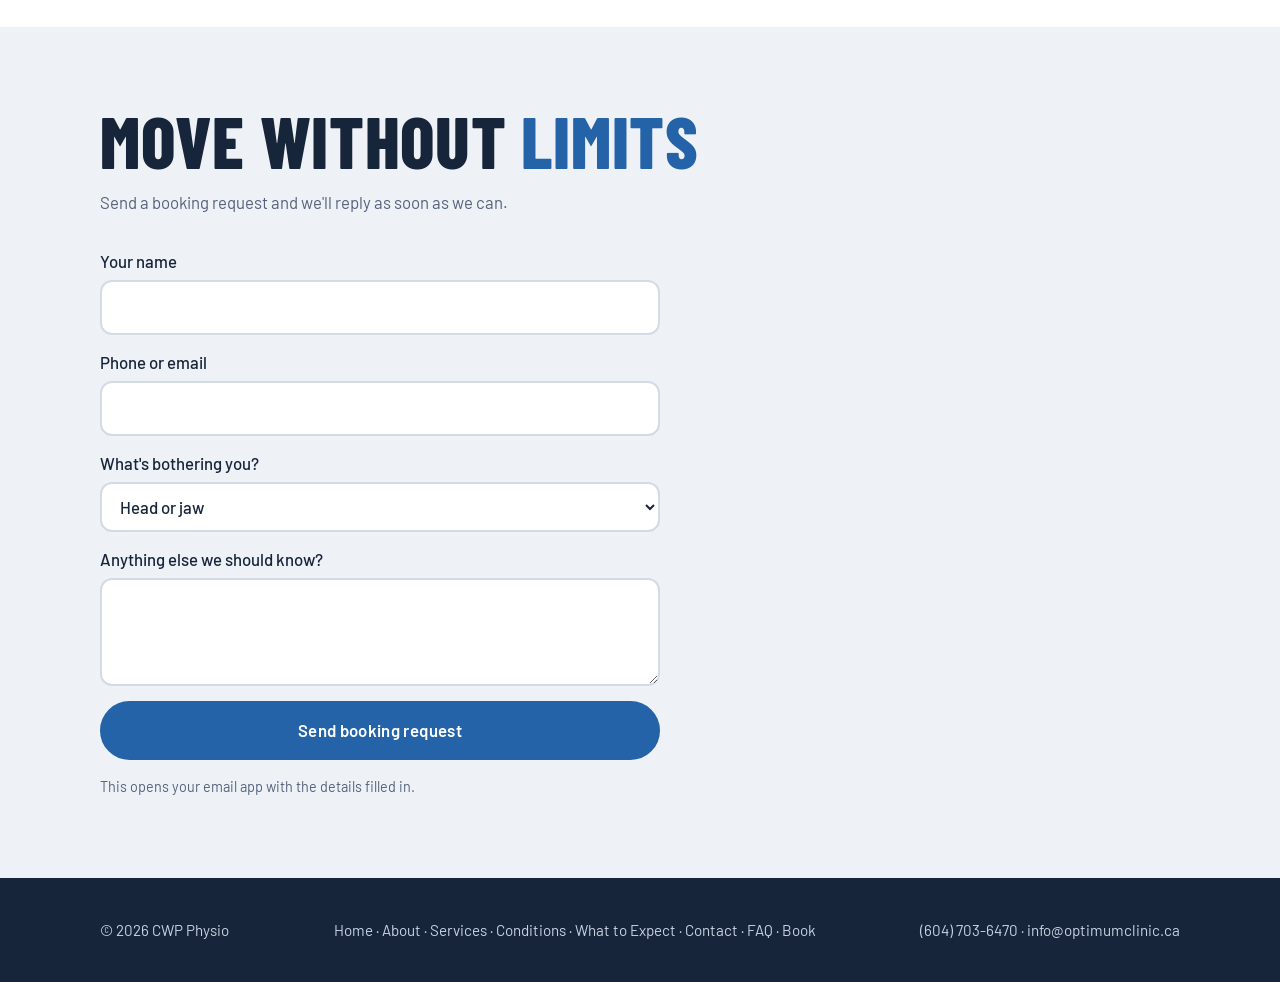
==== commit a5dcc8c9: "Update service description from six to five ways" ====
--- a/index.html
+++ b/index.html
@@ -67,7 +67,7 @@
 <section id="services" style="background:var(--bg2)">
   <div class="wrap">
     <h2>Own your <span class="hot">health</span></h2>
-    <p style="color:var(--mute);margin-top:1rem">Six ways we help you move better.</p>
+    <p style="color:var(--mute);margin-top:1rem">Five ways we help you move better.</p>
     <p style="margin-top:.8rem"><a href="services.html" style="color:var(--hot);font-weight:600">See all services, techniques and fees &rarr;</a></p>
     <p style="margin-top:.4rem"><a href="conditions.html" style="color:var(--hot);font-weight:600">See the conditions we treat &rarr;</a></p>
     <div class="tiles">
@@ -76,8 +76,7 @@
       <div class="tile" style="background:var(--bg)"><h3>Surgery rehabilitation</h3><p>Guided rehabilitation before and after your operation so you recover faster and move with confidence.</p><a href="https://optimumclinic.janeapp.com/#/staff_member/48" target="_blank" rel="noopener">Book now</a></div>
       <div class="tile" style="background:var(--bg)"><h3>TMJ Physiotherapy</h3><p>Specialised treatment of jaw pain and dysfunction using the Goralsky Craniomandibular Method.</p><a href="tmj.html">Learn more about TMJ care</a><a href="https://optimumclinic.janeapp.com/#/staff_member/48" target="_blank" rel="noopener">Book now</a></div>
       <div class="tile" style="background:var(--bg)"><h3>ICBC Physiotherapy</h3><p>Hurt in a motor vehicle accident? We help you recover and get back to your normal activities with hands-on treatment and a clear exercise plan. ICBC physiotherapy treatments have no user fee.</p><a href="https://optimumclinic.janeapp.com/#/staff_member/48" target="_blank" rel="noopener">Book now</a></div>
-      <div class="tile" style="background:var(--bg)"><h3>Pediatric Physiotherapy (0-5 years)</h3><p>Gentle hands-on and play-based care for babies from birth to 5 years, with simple guidance so parents can continue the work at home.</p><a href="https://optimumclinic.janeapp.com/#/staff_member/48" target="_blank" rel="noopener">Book now</a></div>
-    </div>
+          </div>
   </div>
 </section>
 
@@ -104,7 +103,7 @@
       <details><summary>Do I need a referral?</summary><p>No. You can book directly with us. If you are claiming through insurance, check with your provider first in case they have their own requirements.</p></details>
       <details><summary>What happens at my first appointment?</summary><p>We talk through your history, examine how you move, explain what we find, start treatment and give you your first exercises. Your first visit is usually 45 minutes, or 60 minutes for TMJ physiotherapy. A 30-minute express initial visit is also available if you would like to be seen sooner. See more on our <a href="what-to-expect.html" style="color:var(--hot)">What to Expect page</a>.</p></details>
       <details><summary>What should I wear and bring?</summary><p>Wear clothes that let you move easily and give us access to the sore area, such as shorts for a hip, knee, ankle or foot issue, a tank top or sports bra for a shoulder or neck issue, or a loose t-shirt for back or posture issues. Bring your usual running or gym shoes and any orthotics or assistive devices you use, your insurance details, your ICBC claim number if it applies, any scans or reports, and a list of your current medications. After you book, your intake forms are emailed to you, so please complete them before your visit or arrive 10 minutes early. See the full list on our <a href="what-to-expect.html#before-you-come-in" style="color:var(--hot)">What to Expect page</a>.</p></details>
-      <details><summary>How much does physiotherapy cost?</summary><p>It varies by service, such as physiotherapy, TMJ physiotherapy, shockwave therapy, ICBC and pediatric care. <a href="services.html#fees" style="color:var(--hot)">Click here to see our updated price guidelines</a> on the Services page, including visit lengths and what is covered.</p></details>
+      <details><summary>How much does physiotherapy cost?</summary><p>It varies by service, such as physiotherapy, TMJ physiotherapy, shockwave therapy and ICBC. <a href="services.html#fees" style="color:var(--hot)">Click here to see our updated price guidelines</a> on the Services page, including visit lengths and what is covered.</p></details>
       <details><summary>Is physiotherapy covered by insurance?</summary><p>Many extended health plans cover physiotherapy, but coverage varies, so check your annual limit and what your plan requires. ICBC physiotherapy treatments have no user fee. We are unable to provide physiotherapy for WorkSafeBC claims. If you are unsure about billing, call us on (604) 703-6470 and we will help.</p></details>
     </div>
     <p style="margin-top:2rem"><a class="btn ghost" href="faq.html">See all questions</a></p>
--- a/styles.css
+++ b/styles.css
@@ -167,6 +167,13 @@
   .tile p{font-size:.98rem}
   .tiles.tall{align-items:flex-start}
 
+  /* grouped fee and visit-length cards swipe sideways like the other card rows */
+  .feegroups{display:flex !important;overflow-x:auto;scroll-snap-type:x mandatory;gap:.8rem;margin:1.4rem -1.25rem 0;padding:0 1.25rem .8rem;scroll-padding-left:1.25rem;-webkit-overflow-scrolling:touch;scrollbar-width:none}
+  .feegroups::-webkit-scrollbar{display:none}
+  .feegroups>.feegroup{flex:0 0 82%;min-width:0;scroll-snap-align:start;background:var(--bg);border:1px solid var(--line);border-radius:18px;padding:1.2rem}
+  .feegroup h3{font-size:1.35rem}
+  .feegroups .feelist li{padding:.8rem 0}
+
   /* long lists fold away until you tap them */
   details.fold>summary{display:flex;justify-content:space-between;align-items:center;cursor:pointer;list-style:none;padding:.75rem 1.1rem;border:2px solid var(--bone);border-radius:999px;font-weight:600;margin-top:1rem}
   details.fold>summary::-webkit-details-marker{display:none}
@@ -178,5 +185,26 @@
   section .jump .btn{flex:none}
 
   /* back-to-top button */
-  .to-top.show{display:flex;align-items:center;justify-content:center;position:fixed;right:1rem;bottom:1rem;z-index:20;width:3rem;height:3rem;border-radius:50%;border:0;background:var(--navy);color:#fff;font-size:1.4rem;box-shadow:0 6px 18px rgba(0,0,0,.3);cursor:pointer}
-}
+  .to-top.show{display:flex;align-items:center;justify-content:center;position:fixed;right:1rem;bottom:1.5rem;z-index:40;width:3rem;height:3rem;border-radius:50%;border:2px solid var(--navy);background:#fff;color:var(--navy);font-size:1.4rem;box-shadow:0 6px 18px rgba(0,0,0,.3);cursor:pointer}
+}
+
+/* ---------- Phone booking bar (menu.js adds the bar; desktop is unchanged) ---------- */
+.book-bar{display:none}
+@media(max-width:700px){
+  .book-bar{display:flex;gap:.6rem;position:fixed;left:0;right:0;bottom:0;z-index:30;background:var(--navy);padding:.65rem .8rem calc(.65rem + env(safe-area-inset-bottom,0px));box-shadow:0 -6px 18px rgba(0,0,0,.25);transform:translateY(110%);transition:transform .2s ease}
+  .book-bar.show{transform:translateY(0)}
+  .book-bar a{display:flex;align-items:center;justify-content:center;border-radius:999px;font-weight:600;text-decoration:none}
+  .book-bar .main{flex:1;background:#fff;color:var(--navy);padding:.75rem 1rem}
+  .book-bar .call{flex:none;width:3.2rem;border:2px solid rgba(255,255,255,.65);color:#fff}
+  .book-bar .call svg{width:1.25rem;height:1.25rem}
+  .book-bar a:focus-visible{outline:3px solid var(--sky);outline-offset:2px}
+  body.has-bar footer.site{padding-bottom:calc(5.5rem + env(safe-area-inset-bottom,0px))}
+  body.bar-on .to-top.show{bottom:calc(var(--bar-h,4.6rem) + 1.1rem)}
+
+  /* the bar covers these repeats, so they are hidden on phones (hero and closing banner buttons stay) */
+  .tile>a[href*="janeapp.com"]{display:none}
+  .split .btn{display:none}
+  .cta-row{display:none}
+  .loc .cta{display:none}
+  section>.wrap>a.btn[href*="janeapp.com"]{display:none}
+}
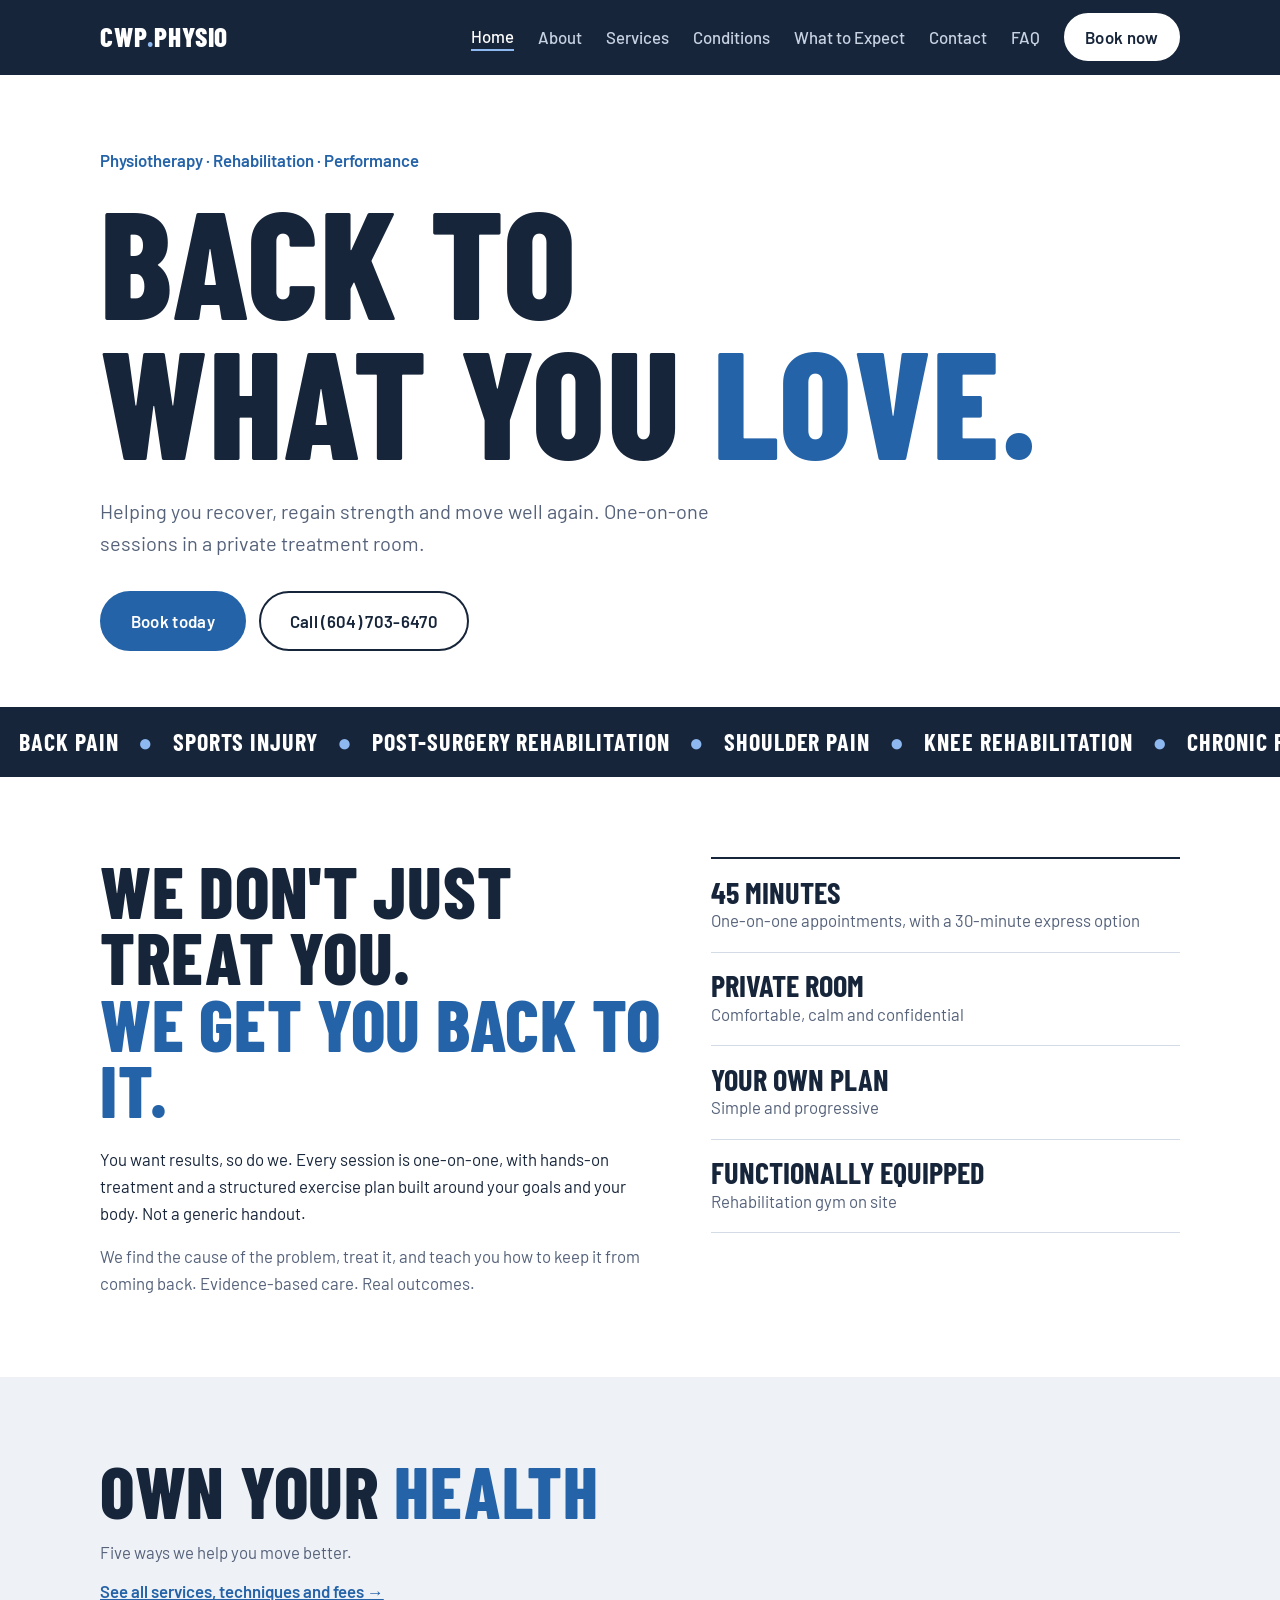
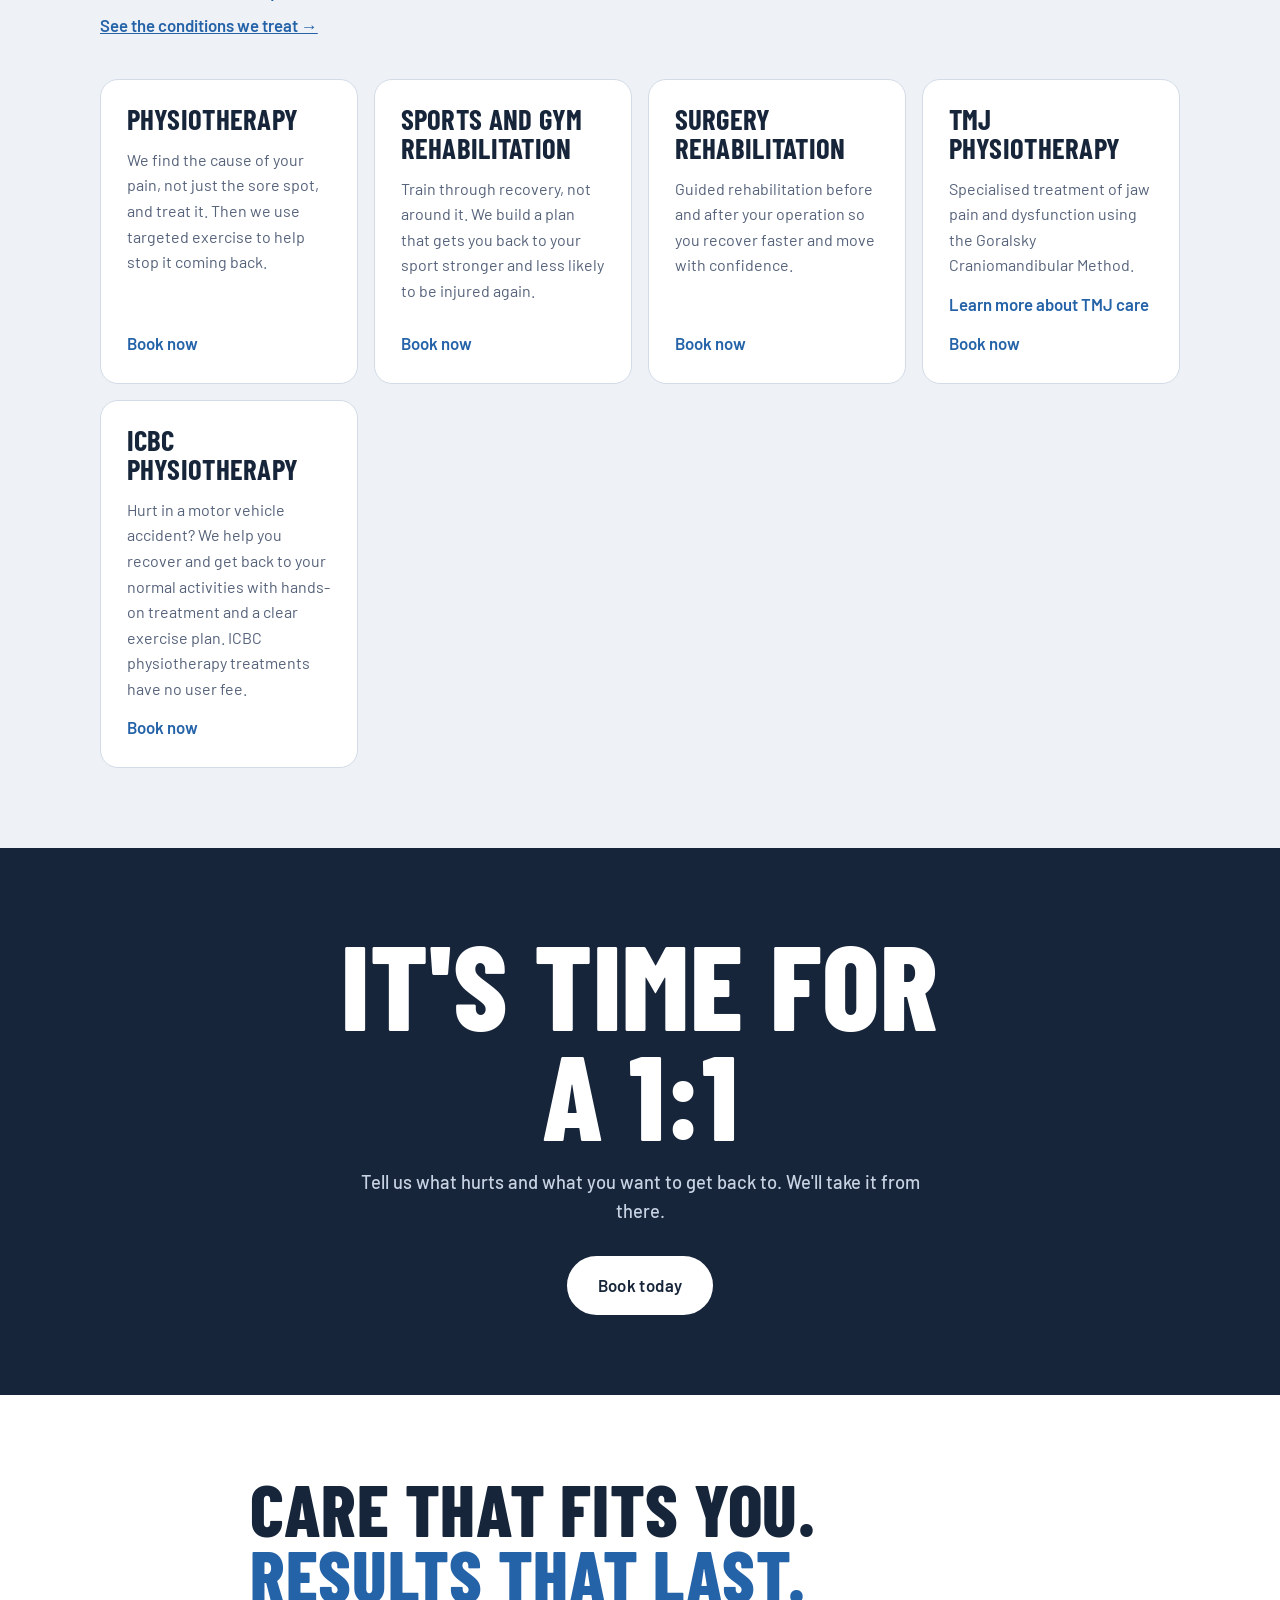
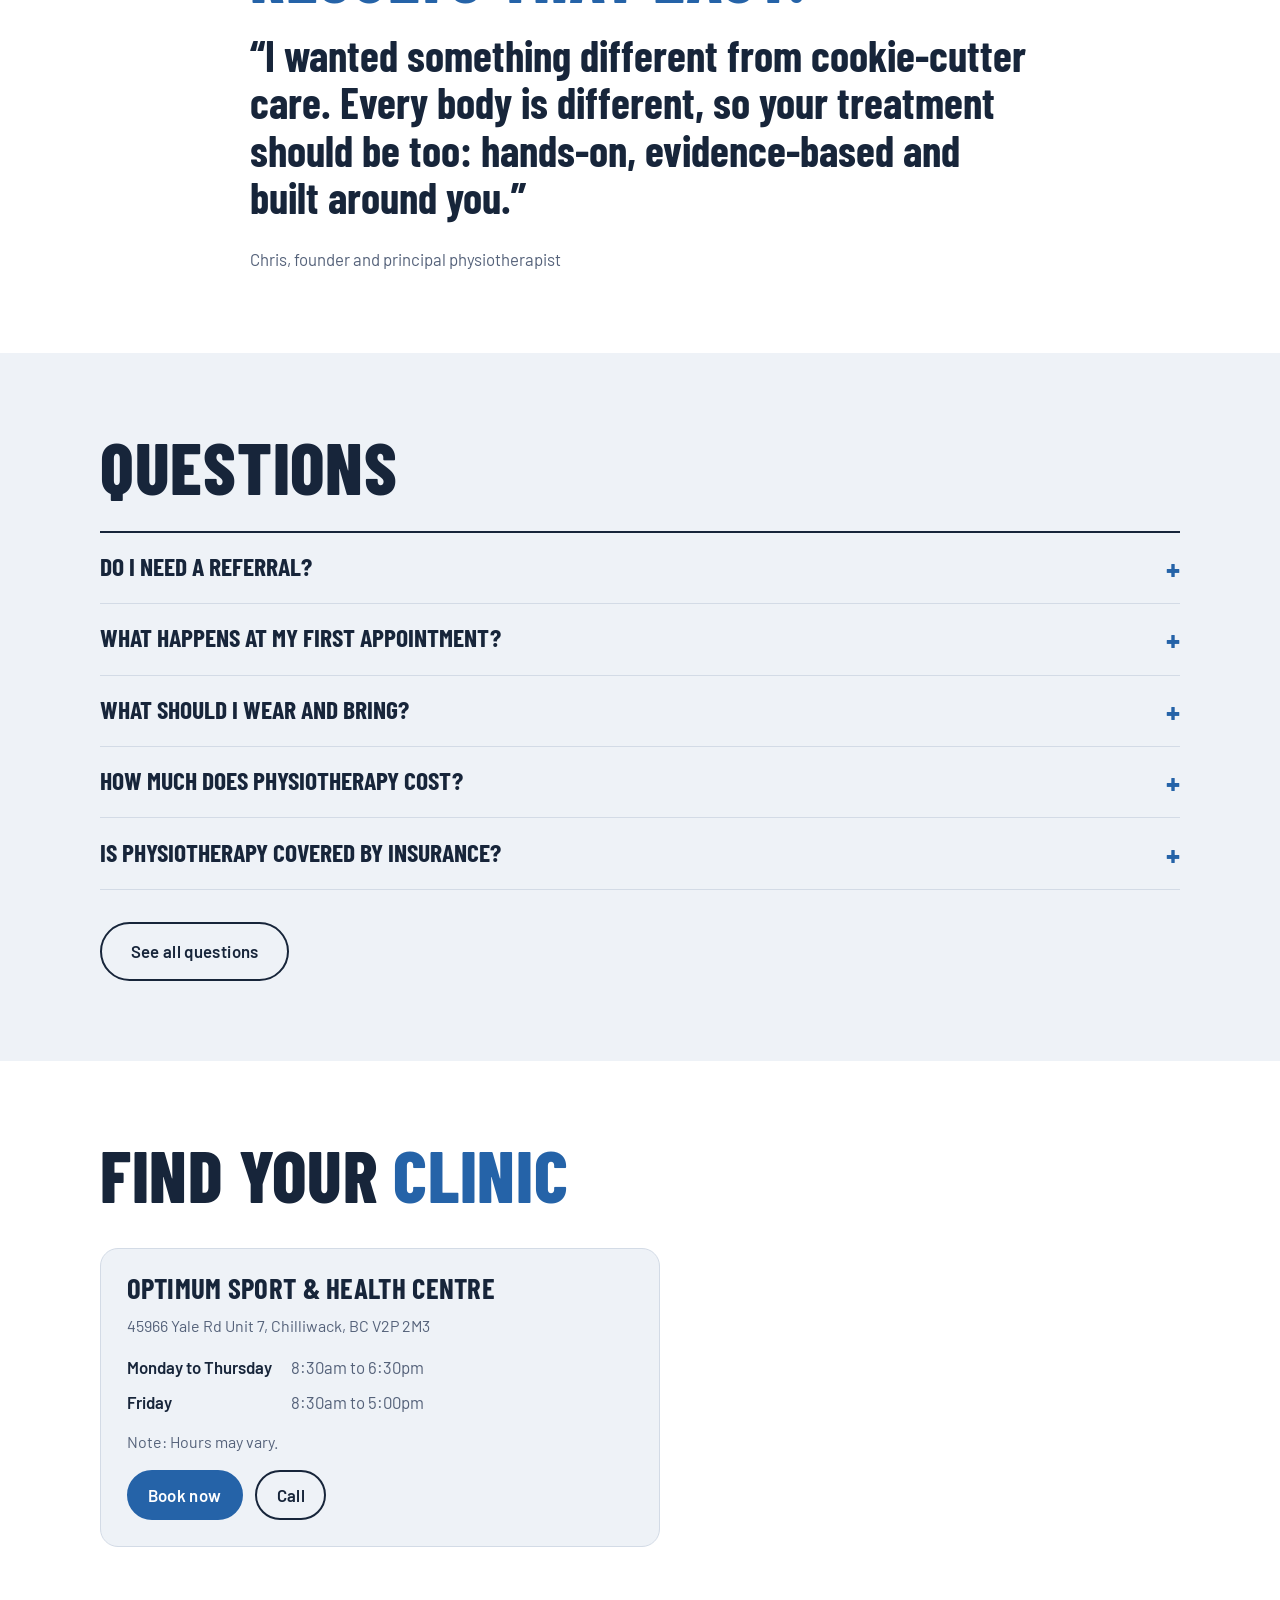
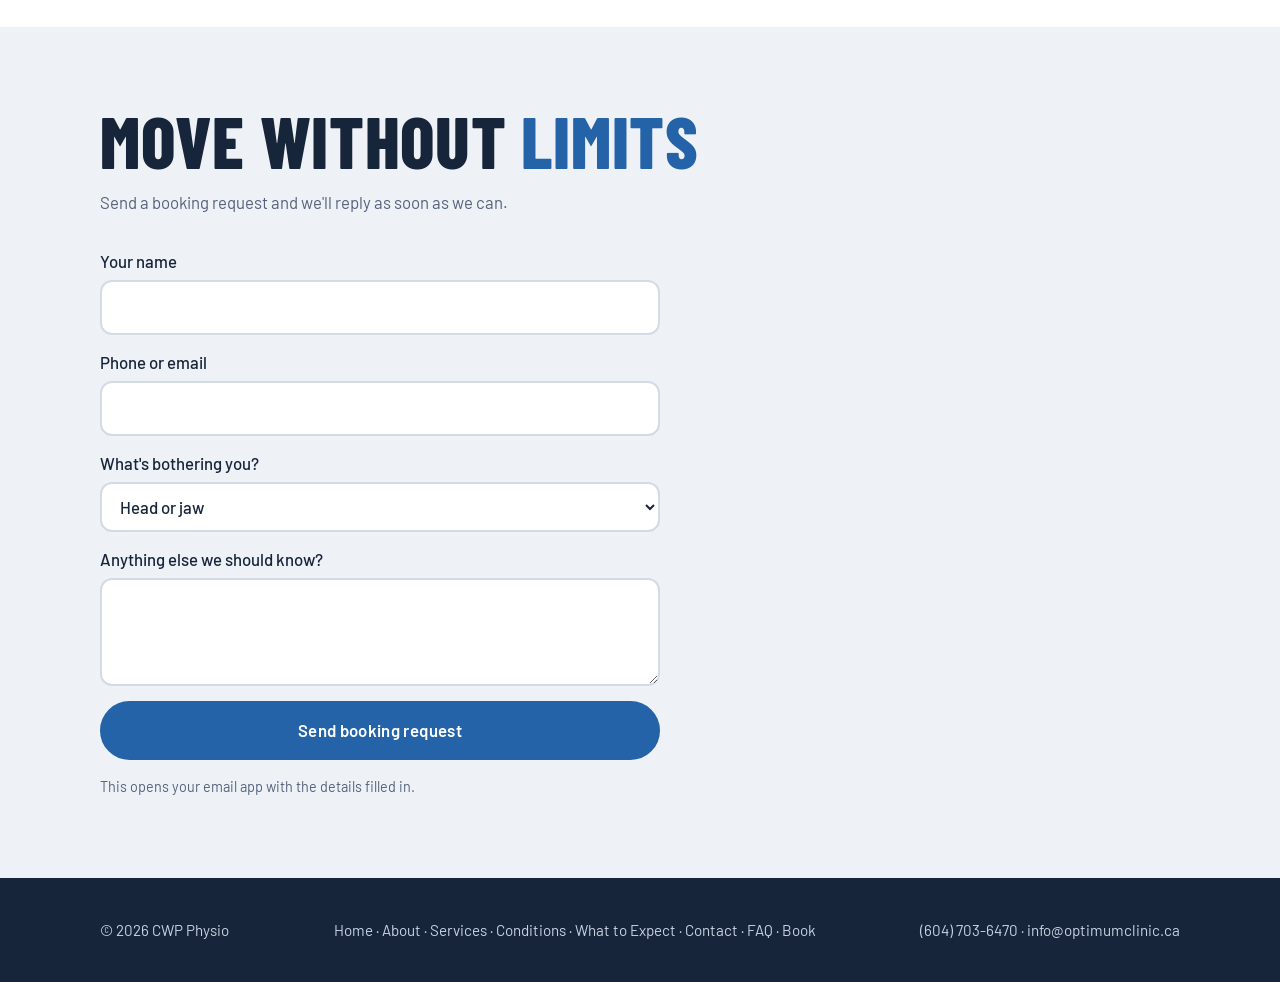
==== commit 1342cd8a: "Update index.html" ====
--- a/index.html
+++ b/index.html
@@ -3,7 +3,7 @@
 <head>
 <meta charset="UTF-8">
 <meta name="viewport" content="width=device-width, initial-scale=1">
-<title>CWP Physio | Built to move</title>
+<title>CWP Physio | Back to what you love</title>
 <meta name="description" content="1-on-1 physiotherapy and rehabilitation in a private room. Book your assessment with CWP Physio.">
 <link rel="preconnect" href="https://fonts.googleapis.com">
 <link rel="preconnect" href="https://fonts.gstatic.com" crossorigin>
@@ -32,8 +32,8 @@
 <div class="hero">
   <div class="wrap">
     <p class="tag">Physiotherapy &middot; Rehabilitation &middot; Performance</p>
-    <h1>Built<br>to <span class="hot">move.</span></h1>
-    <p class="lead">Helping you recover, rebuild and get back to the things you love. One-on-one sessions in a private treatment room.</p>
+    <h1>Back to<br>what you <span class="hot">love.</span></h1>
+    <p class="lead">Helping you recover, regain strength and move well again. One-on-one sessions in a private treatment room.</p>
     <div class="cta">
       <a class="btn" href="https://optimumclinic.janeapp.com/#/staff_member/48" target="_blank" rel="noopener">Book today</a>
       <a class="btn ghost" href="tel:+16047036470">Call (604) 703-6470</a>
@@ -51,7 +51,7 @@
 <section>
   <div class="wrap intro">
     <div>
-      <h2>We don't just treat you.<br><span class="hot">We help rebuild you.</span></h2>
+      <h2>We don't just treat you.<br><span class="hot">We get you back to it.</span></h2>
       <p style="margin-top:1.5rem">You want results, so do we. Every session is one-on-one, with hands-on treatment and a structured exercise plan built around your goals and your body. Not a generic handout.</p>
       <p>We find the cause of the problem, treat it, and teach you how to keep it from coming back. Evidence-based care. Real outcomes.</p>
     </div>
